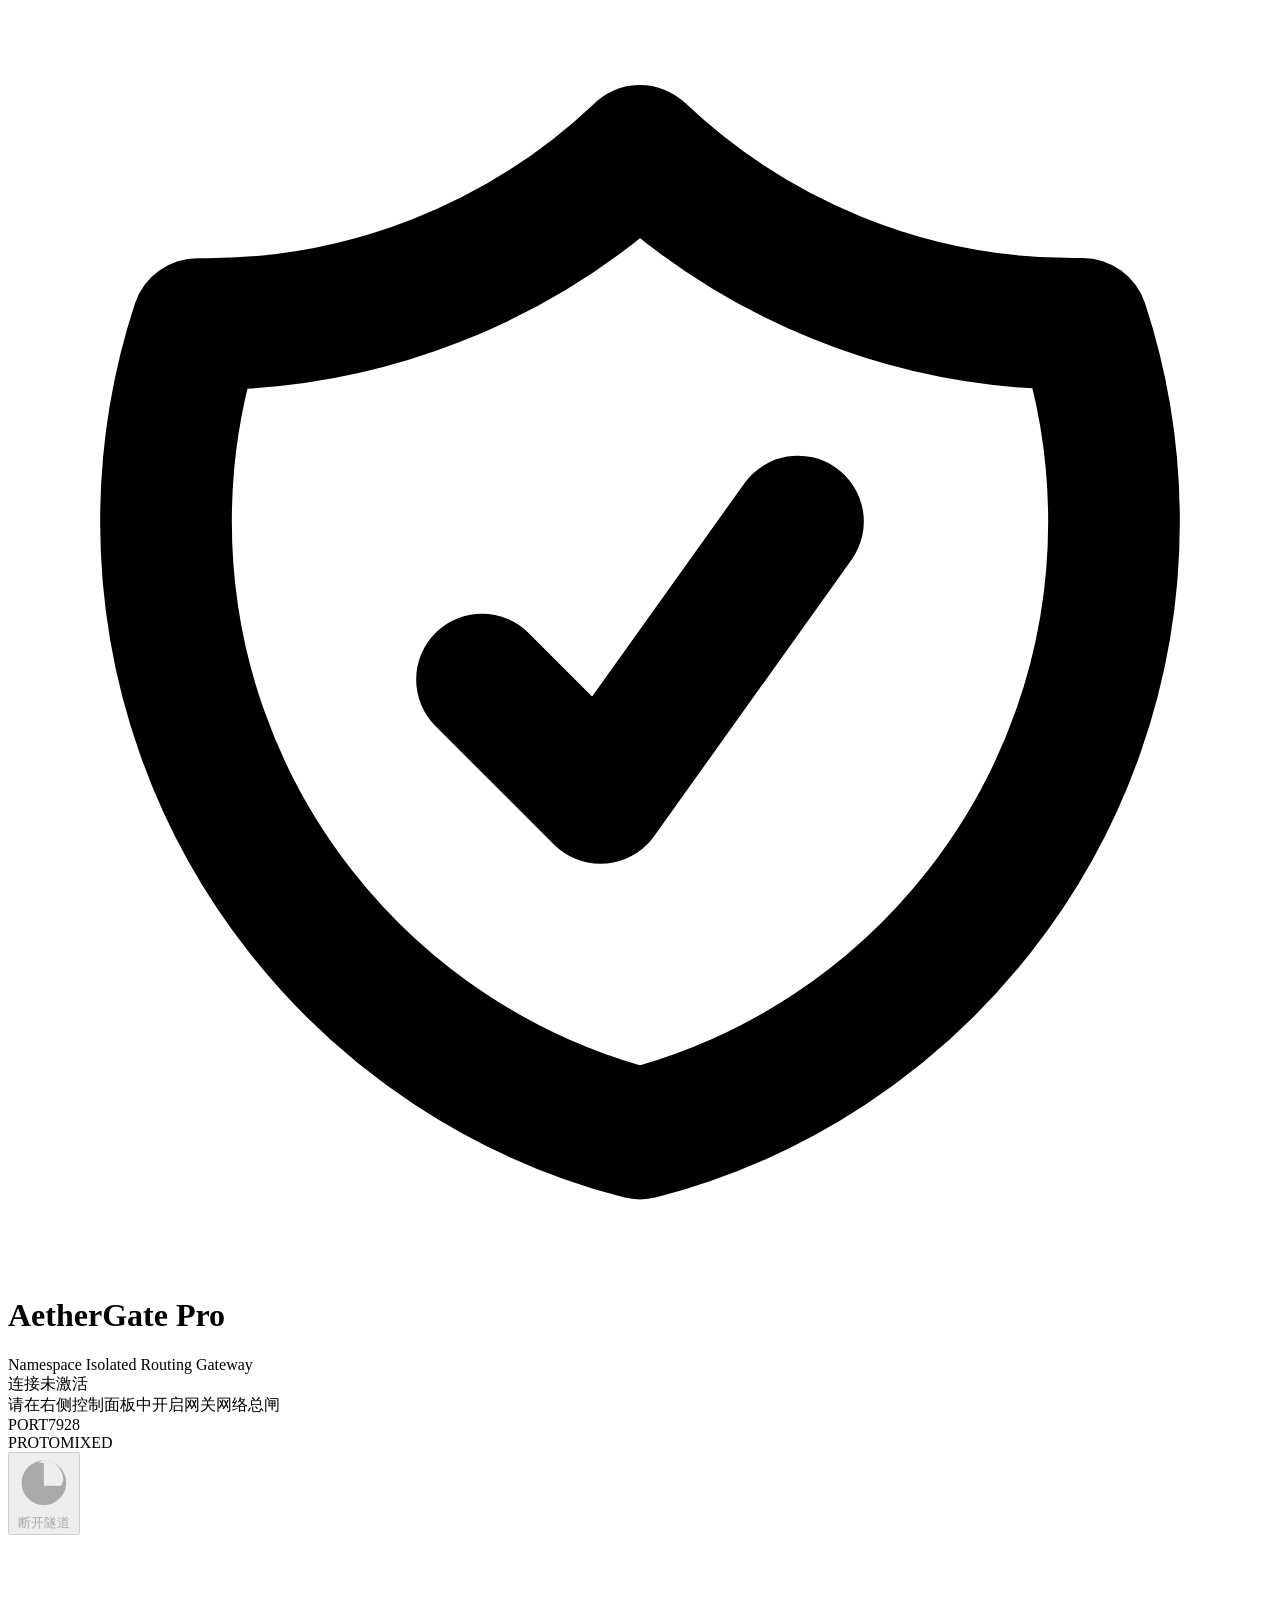
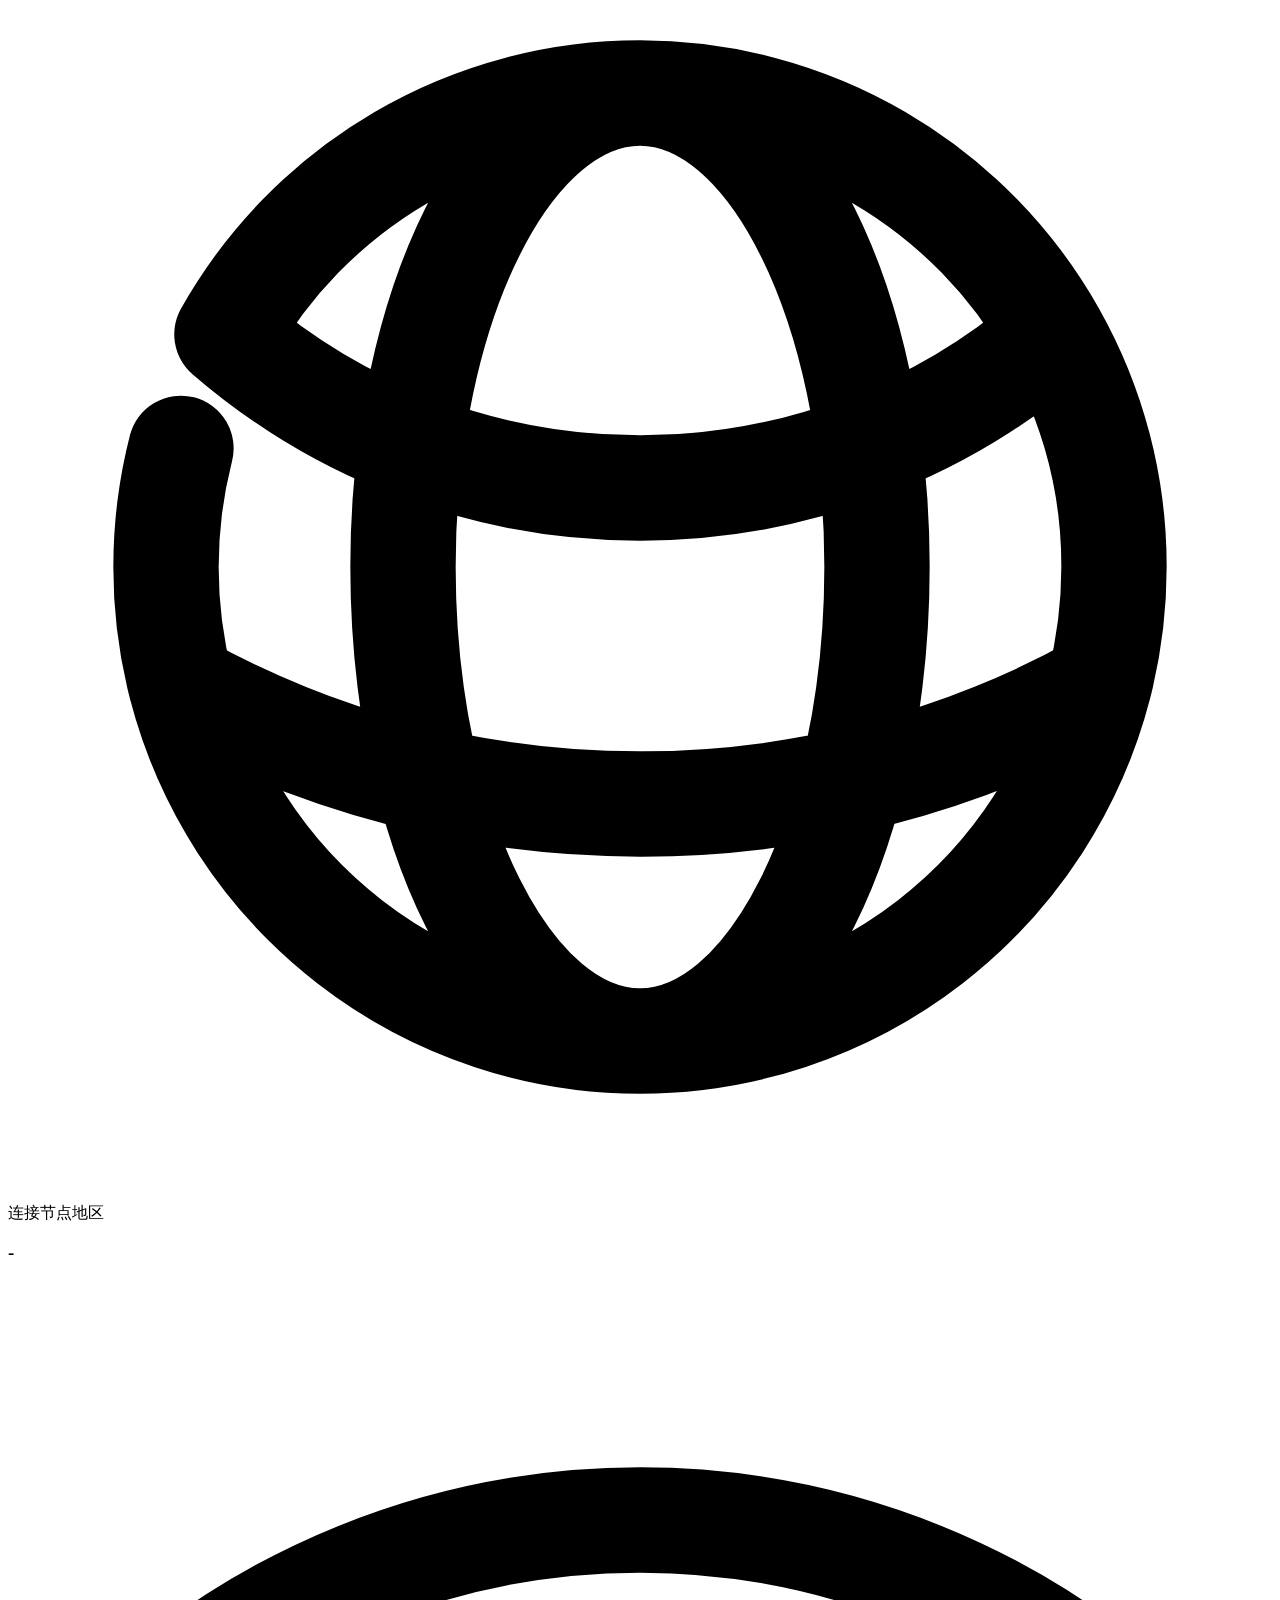
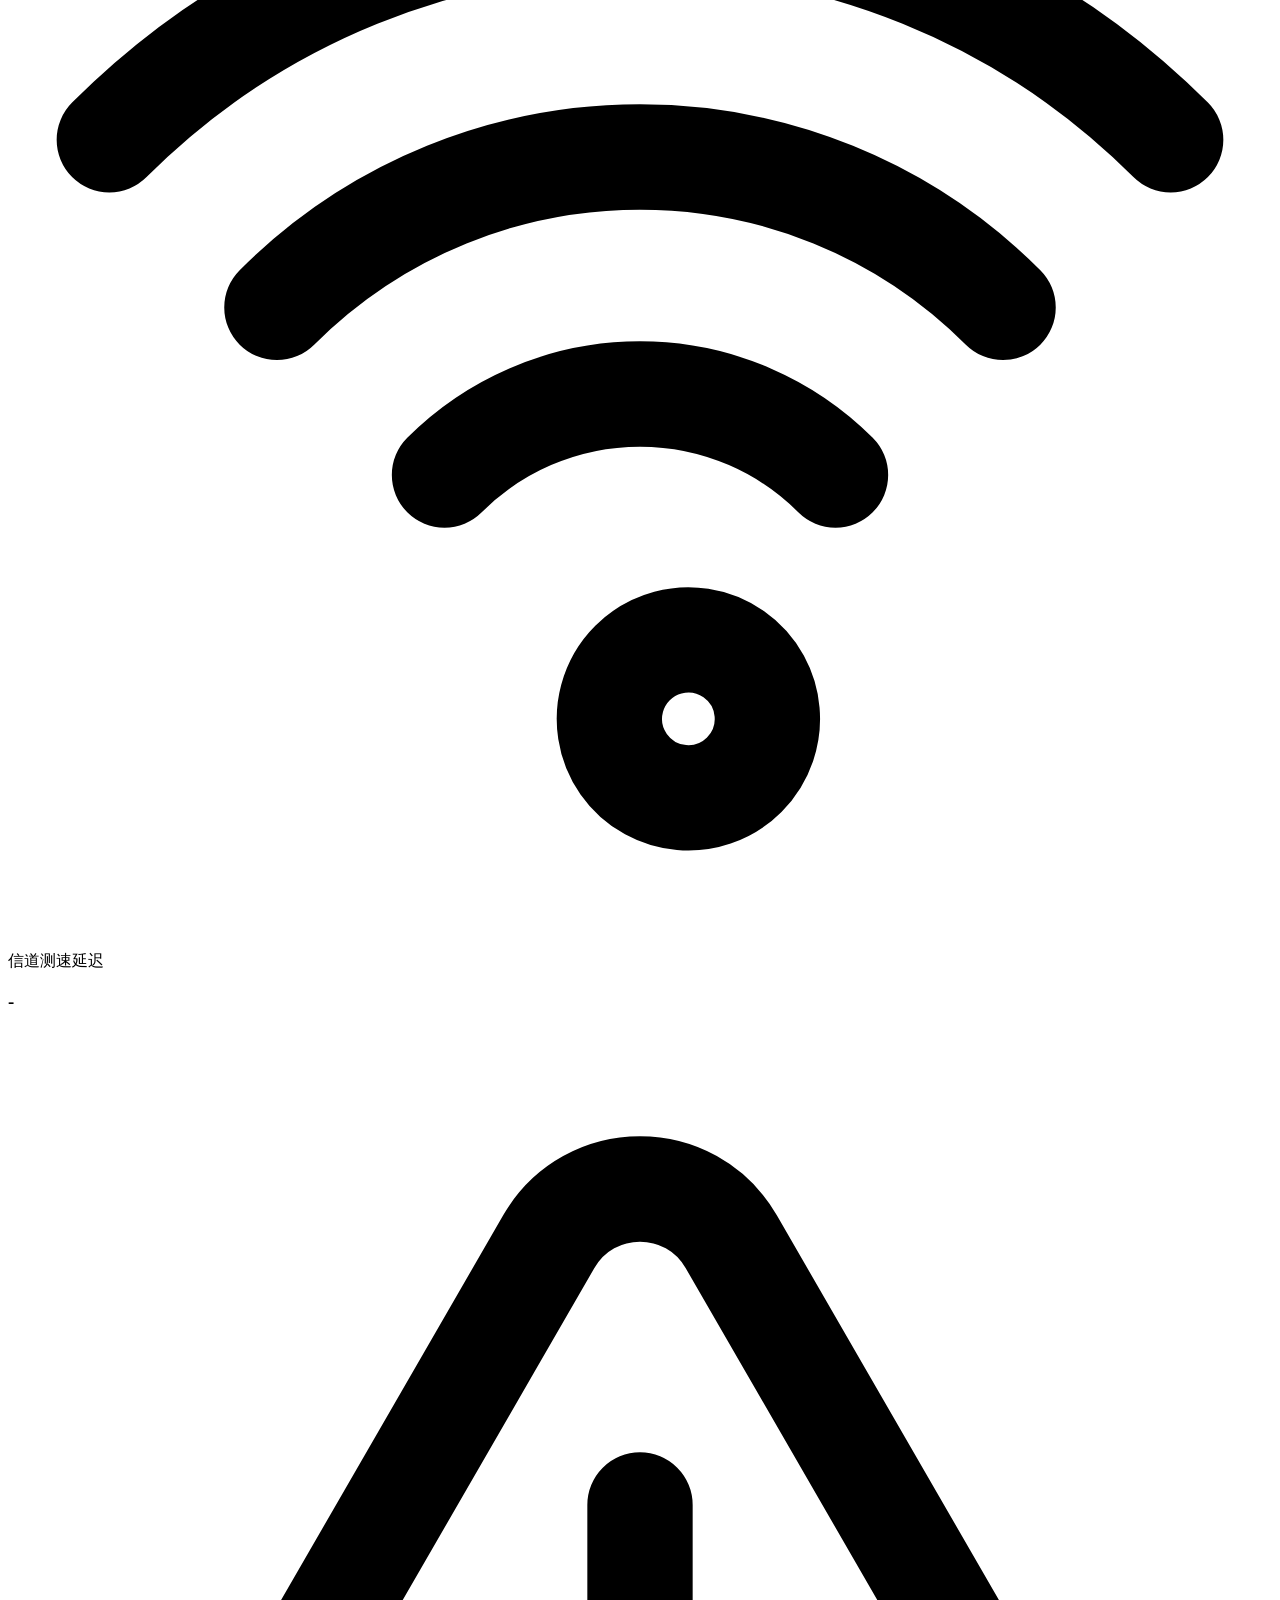
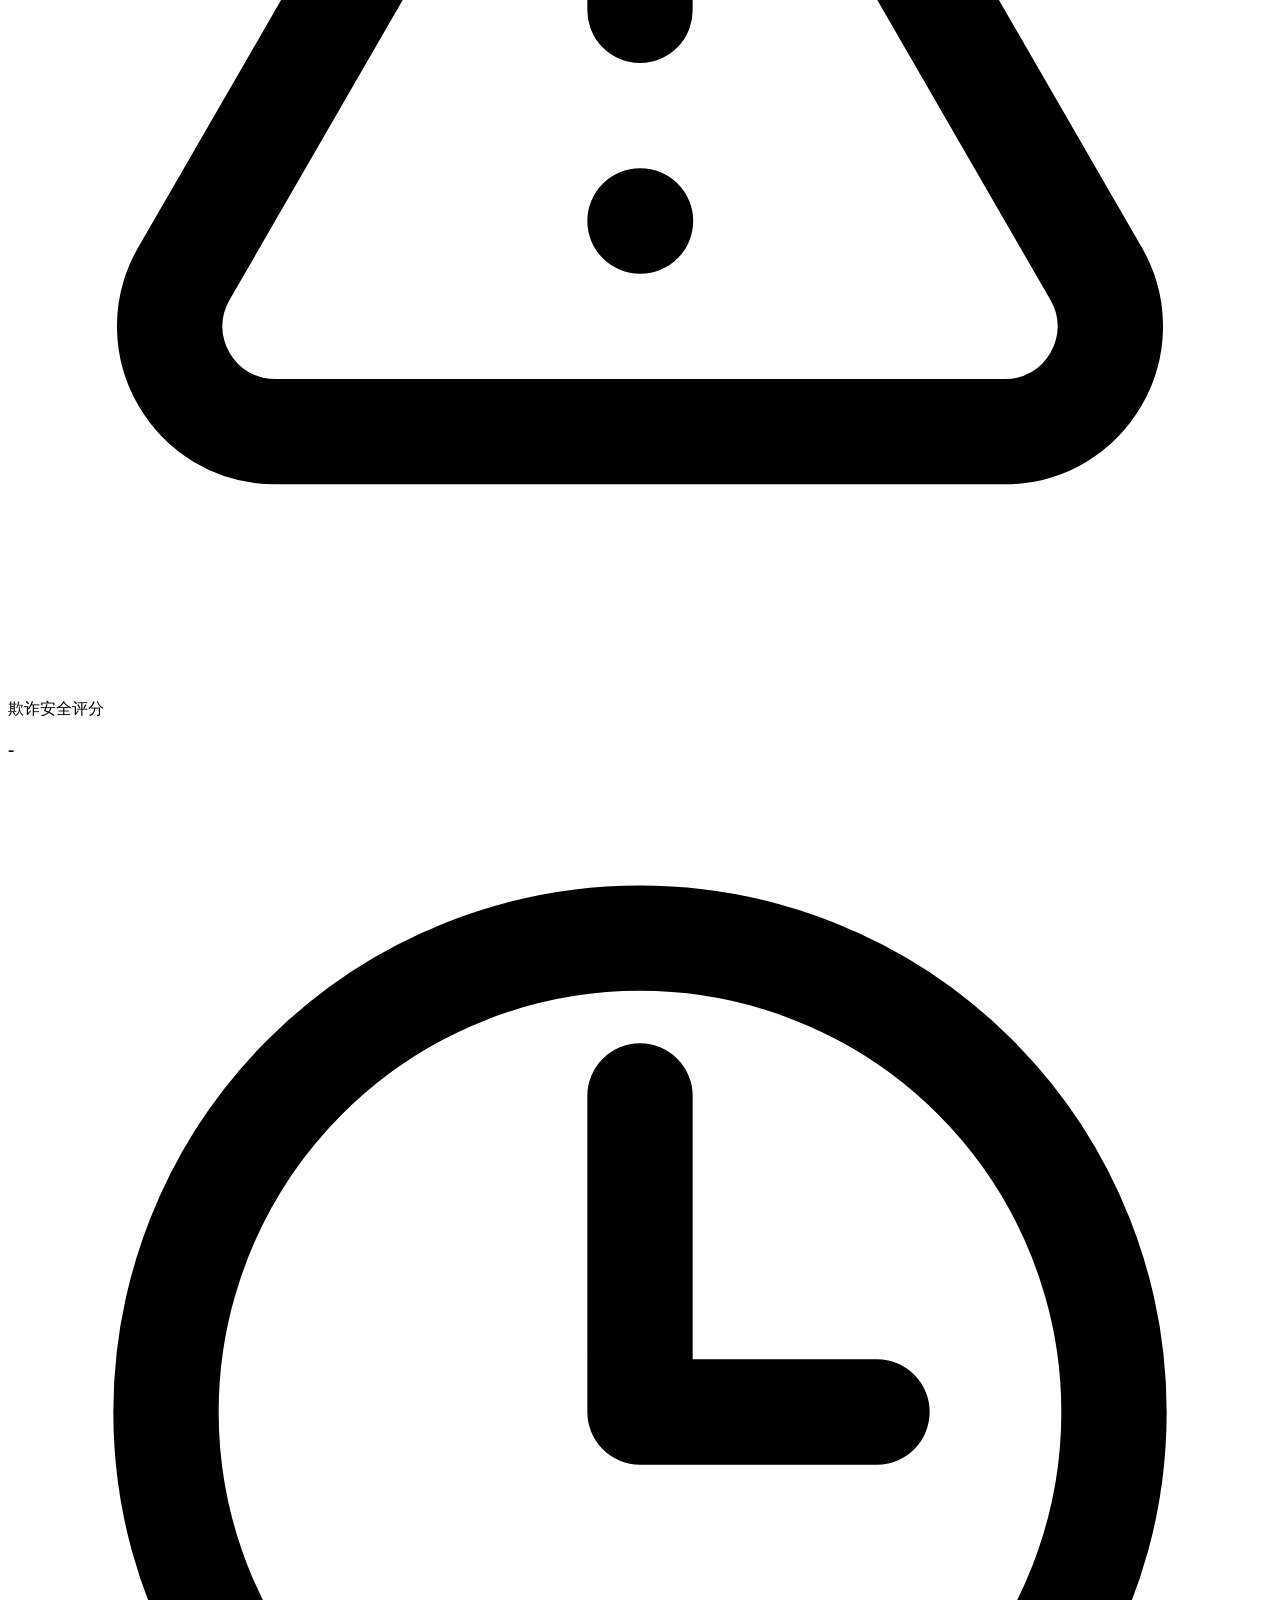
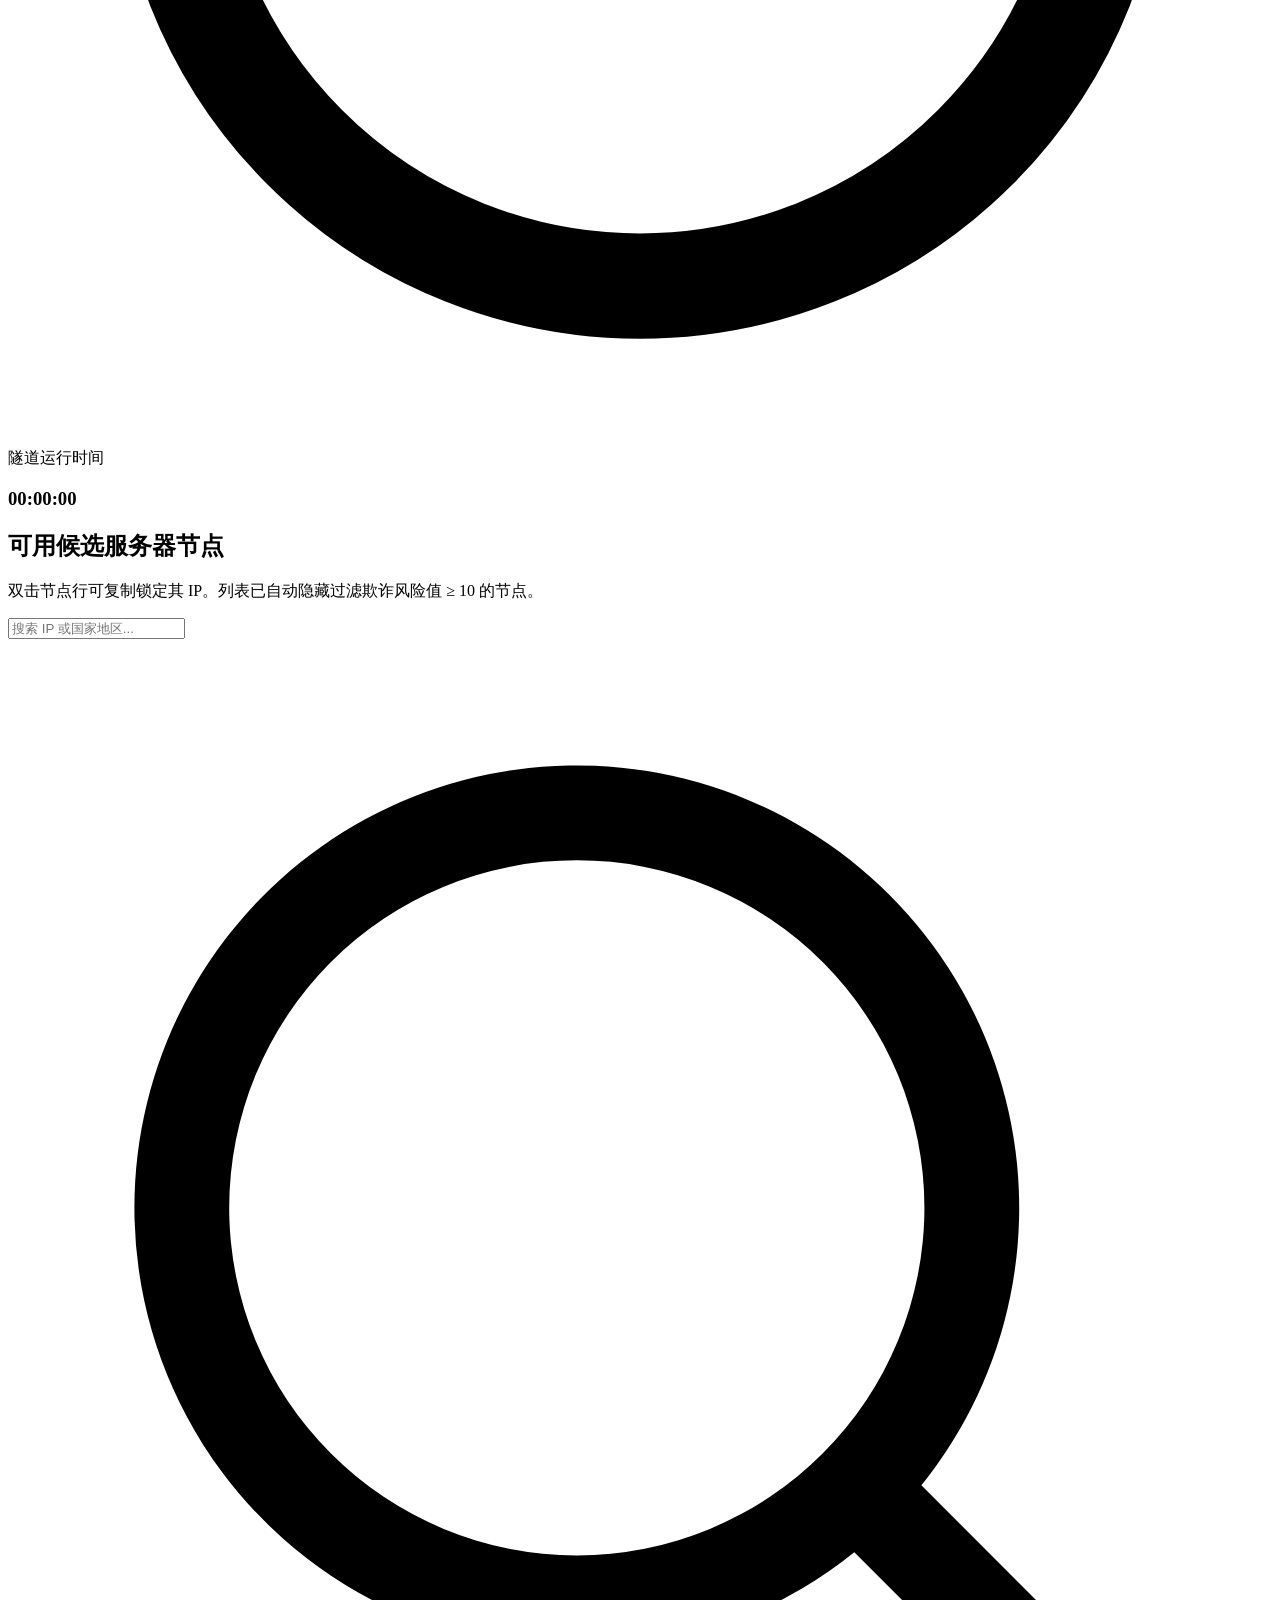
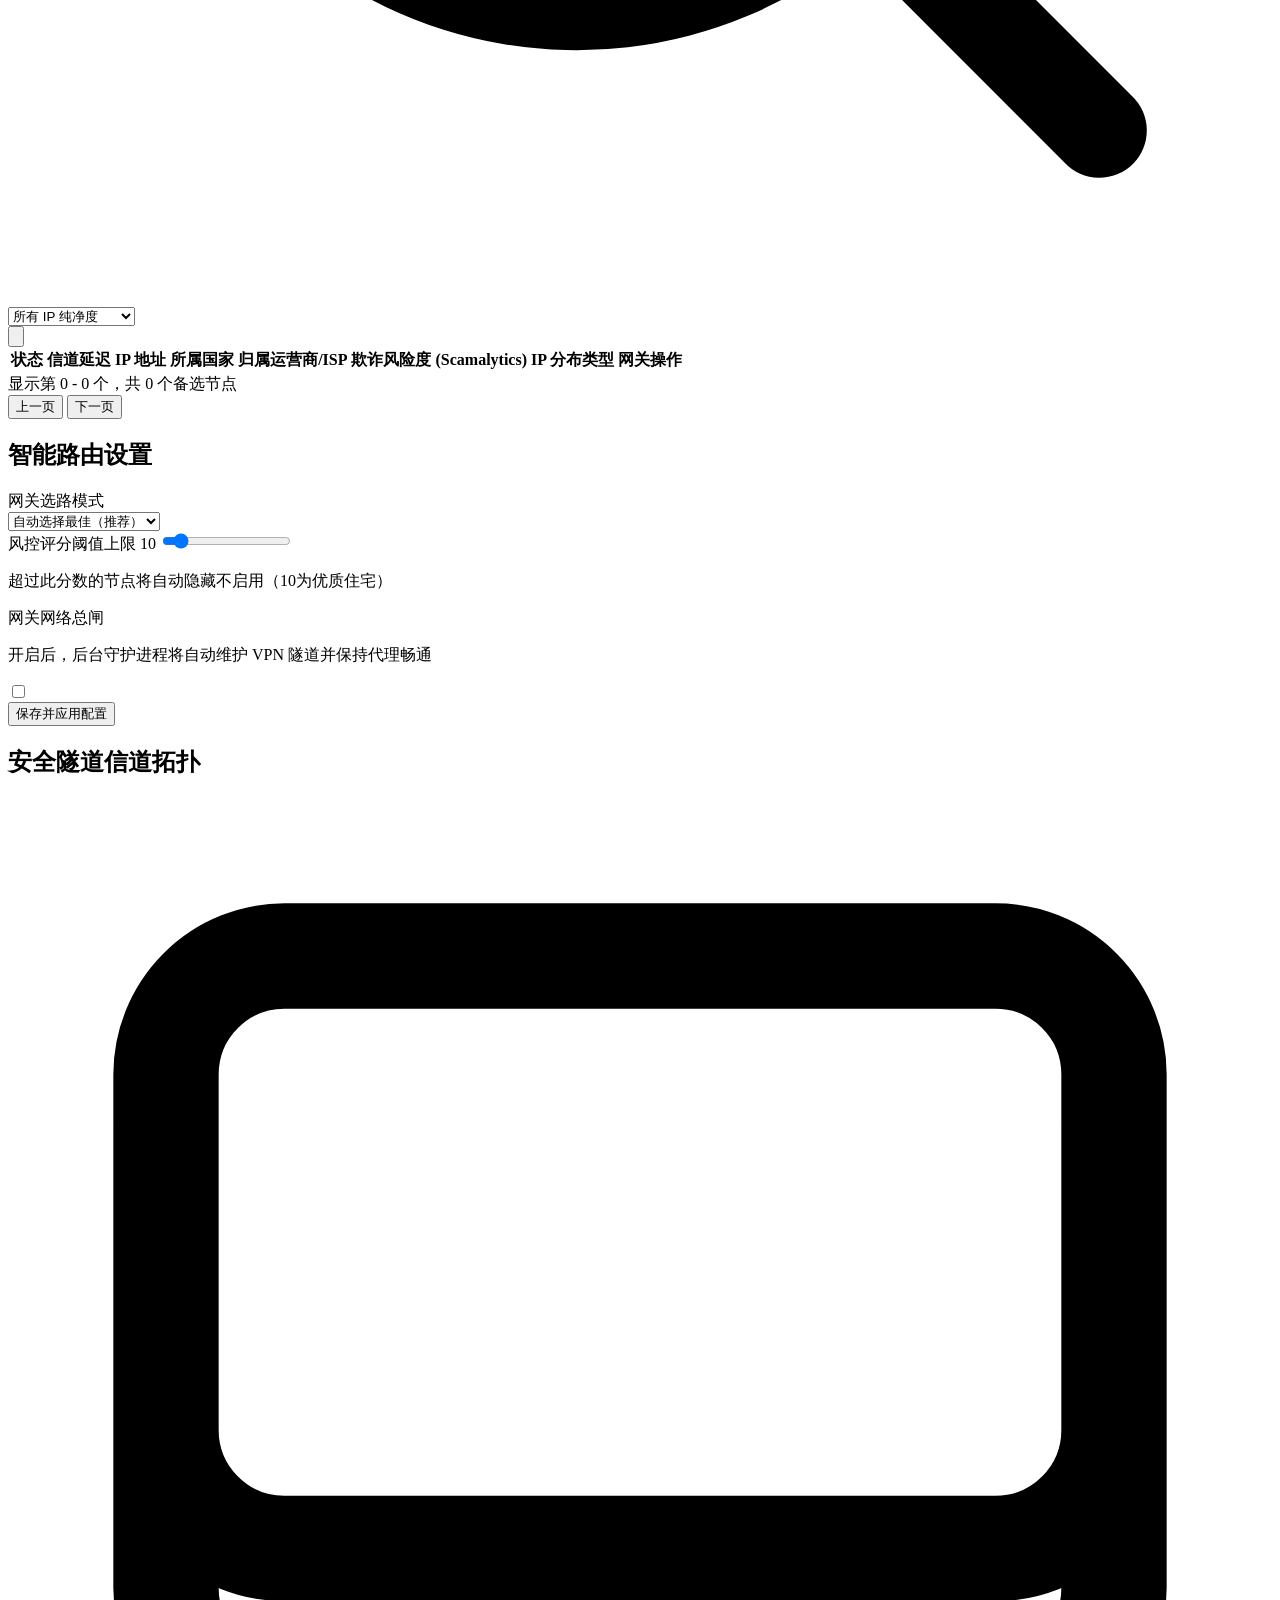
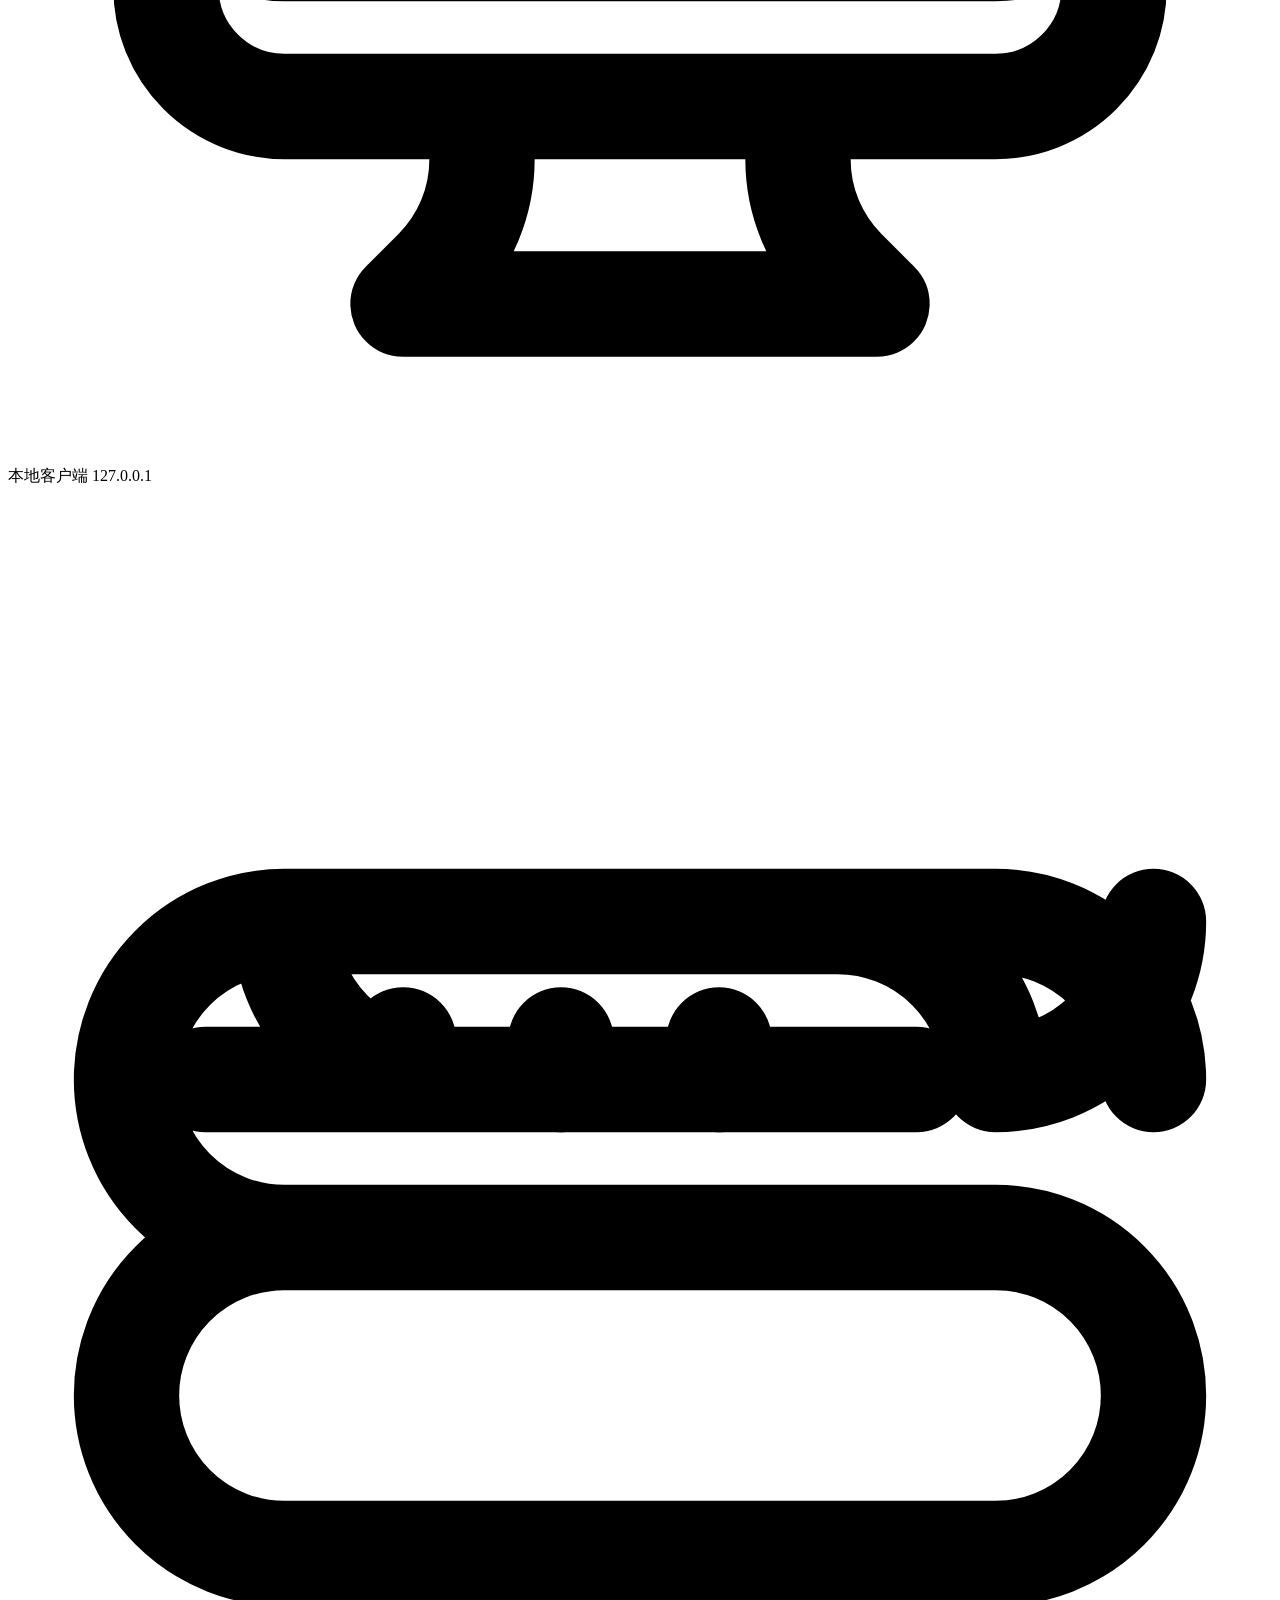
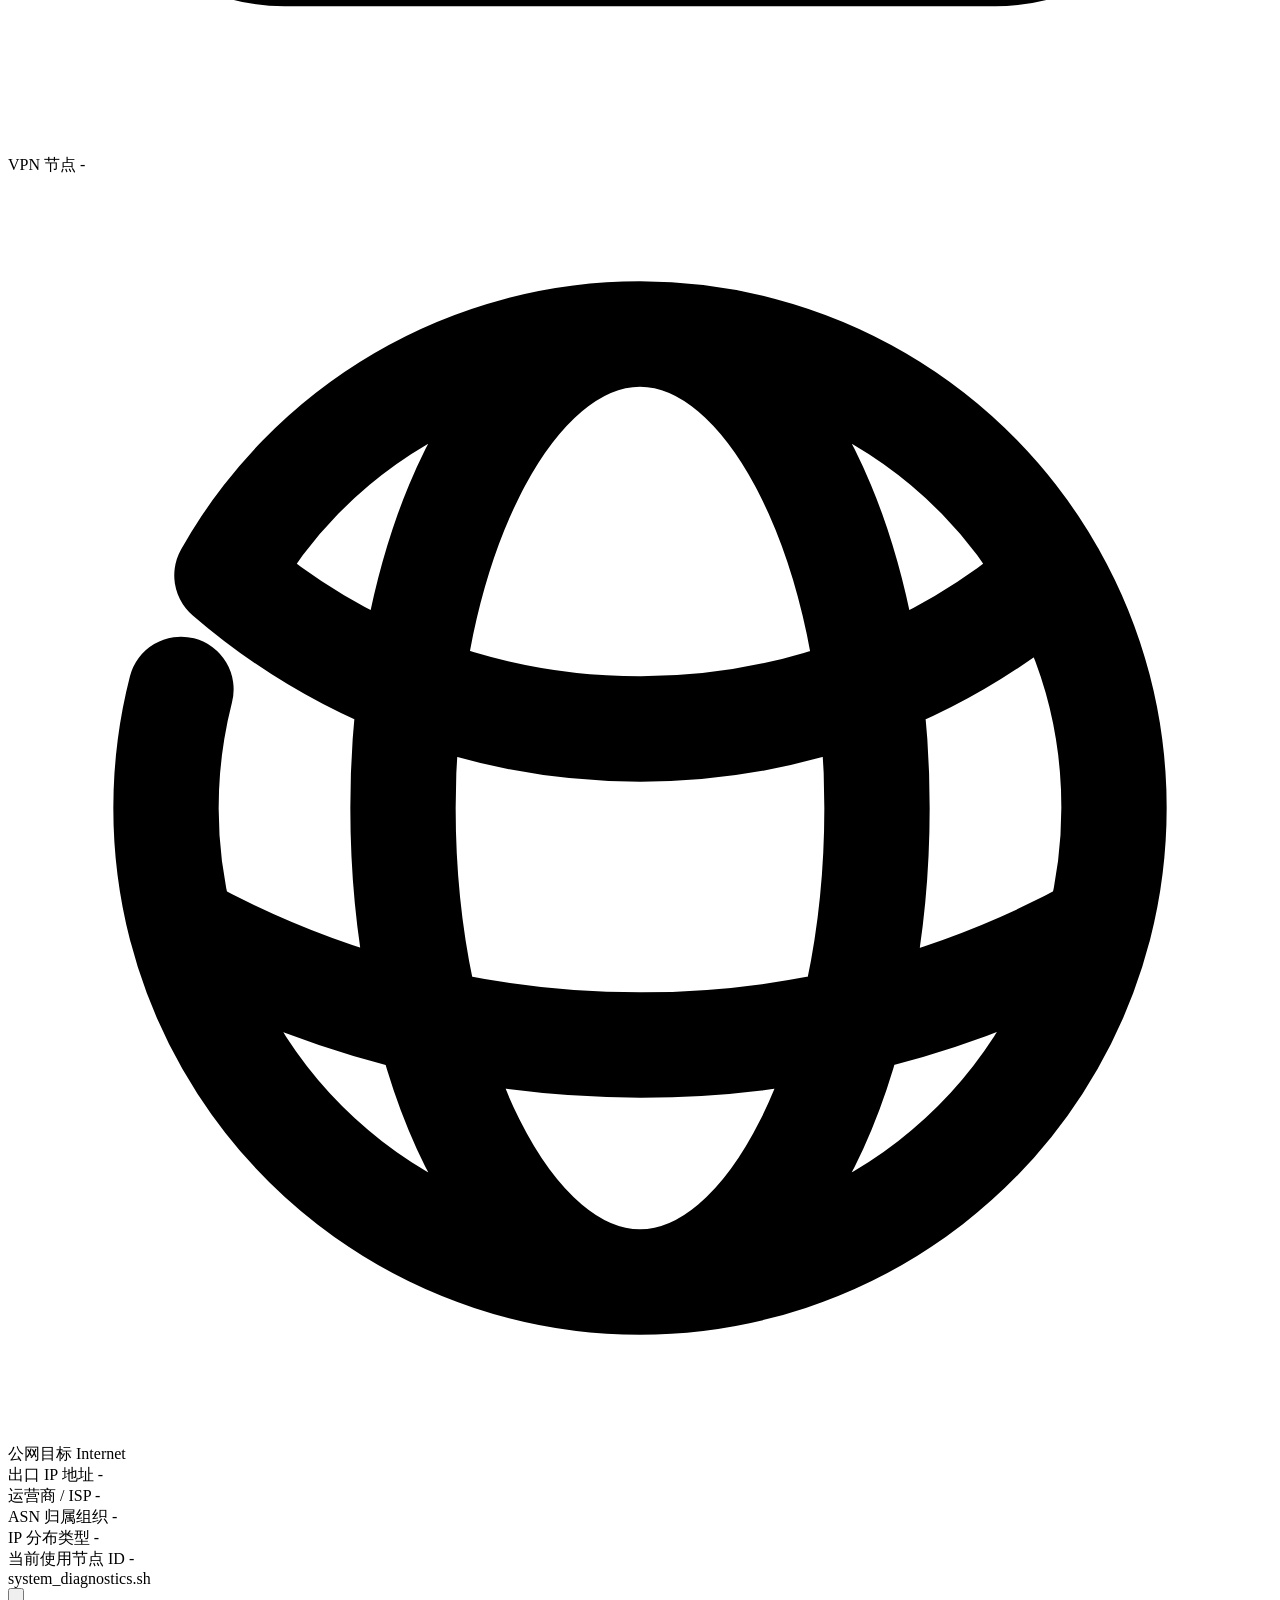
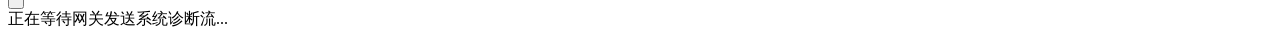
==== web/index.html @ 9a3c82a3 "Initial commit: Next-Gen VPN/Proxy Gateway (AetherGate Pro)" ====
<!DOCTYPE html>
<html lang="zh-CN">
<head>
    <meta charset="UTF-8">
    <meta name="viewport" content="width=device-width, initial-scale=1.0">
    <title>AetherGate Pro - 高级隔离路由网关</title>
    <link href="https://fonts.googleapis.com/css2?family=Outfit:wght@400;500;600;700;800;900&family=Plus+Jakarta+Sans:wght@400;500;600;700&family=Fira+Code:wght@400;500&display=swap" rel="stylesheet">
    <link rel="stylesheet" href="web/app.css">
</head>
<body>
    <!-- Ambient glowing shapes -->
    <div class="glow-orb orb-1"></div>
    <div class="glow-orb orb-2"></div>
    <div class="glow-orb orb-3"></div>

    <div class="app-layout">
        <!-- TOP APP HEADER -->
        <header class="app-header spotlight">
            <div class="brand">
                <div class="logo-icon">
                    <svg viewBox="0 0 24 24" fill="none" stroke="currentColor" stroke-width="2.5">
                        <path stroke-linecap="round" stroke-linejoin="round" d="M9 12.75L11.25 15 15 9.75m-3-7.036A11.959 11.959 0 013.598 6 11.99 11.99 0 003 9.749c0 5.592 3.824 10.29 9 11.622 5.176-1.332 9-6.03 9-11.622 0-1.31-.21-2.57-.598-3.751h-.152c-3.196 0-6.1-1.248-8.25-3.285z" />
                    </svg>
                </div>
                <div class="logo-text">
                    <h1>AetherGate <span>Pro</span></h1>
                    <span class="sub-label">Namespace Isolated Routing Gateway</span>
                </div>
            </div>

            <!-- Header Middle Status -->
            <div class="header-status">
                <div class="status-indicator">
                    <span id="global-status-dot" class="status-dot dot-offline"></span>
                    <span id="global-status-text" class="status-text">连接未激活</span>
                </div>
                <div class="header-desc" id="global-status-sub">请在右侧控制面板中开启网关网络总闸</div>
            </div>
            
            <!-- Header Right Controls -->
            <div class="header-controls">
                <div class="header-badges">
                    <div class="h-badge"><span class="lbl">PORT</span><span class="val">7928</span></div>
                    <div class="h-badge"><span class="lbl">PROTO</span><span class="val">MIXED</span></div>
                </div>
                <button id="btn-quick-disconnect" class="btn btn-danger btn-sm btn-glow" disabled onclick="disconnectNode()">
                    <svg viewBox="0 0 20 20" fill="currentColor" class="icon">
                        <path fill-rule="evenodd" d="M10 18a8 8 0 100-16 8 8 0 000 16zM8 2.839A6.978 6.978 0 0110 2c3.866 0 7 3.134 7 7a6.978 6.978 0 01-.839 2H10V2.839z" clip-rule="evenodd" />
                    </svg>
                    断开隧道
                </button>
            </div>
        </header>

        <!-- STATS COUNTERS (通栏) -->
        <div class="stats-grid">
            <div class="card spotlight stat-card">
                <div class="stat-icon icon-purple">
                    <svg viewBox="0 0 24 24" fill="none" stroke="currentColor" stroke-width="2">
                        <path stroke-linecap="round" stroke-linejoin="round" d="M12 21a9.004 9.004 0 008.716-6.747M12 21a9.004 9.004 0 01-8.716-6.747M12 21c2.485 0 4.5-4.03 4.5-9S14.485 3 12 3m0 18c-2.485 0-4.5-4.03-4.5-9S9.515 3 12 3m0 0a8.997 8.997 0 017.843 4.582M12 3a8.997 8.997 0 00-7.843 4.582m15.686 0A11.953 11.953 0 0112 10.5c-2.998 0-5.74-1.1-7.843-2.918m15.686 0A8.959 8.959 0 0121 12c0 .778-.099 1.533-.284 2.253m0 0A17.919 17.919 0 0112 16.5c-3.162 0-6.133-.815-8.716-2.247m0 0A9.015 9.015 0 013 12c0-.778.099-1.533.284-2.253" />
                    </svg>
                </div>
                <div class="stat-content">
                    <span class="stat-label">连接节点地区</span>
                    <h3 class="stat-val" id="active-location">-</h3>
                </div>
            </div>

            <div class="card spotlight stat-card">
                <div class="stat-icon icon-cyan">
                    <svg viewBox="0 0 24 24" fill="none" stroke="currentColor" stroke-width="2">
                        <path stroke-linecap="round" stroke-linejoin="round" d="M8.288 15.038a5.25 5.25 0 017.424 0M5.106 11.856c3.807-3.808 9.98-3.808 13.788 0M1.924 8.674c5.565-5.565 14.587-5.565 20.152 0M12.53 18.22a1.5 1.5 0 11-1.06 1.06 1.5 1.5 0 011.06-1.06z" />
                    </svg>
                </div>
                <div class="stat-content">
                    <span class="stat-label">信道测速延迟</span>
                    <h3 class="stat-val text-success" id="active-latency">-</h3>
                </div>
            </div>

            <div class="card spotlight stat-card">
                <div class="stat-icon icon-magenta">
                    <svg viewBox="0 0 24 24" fill="none" stroke="currentColor" stroke-width="2">
                        <path stroke-linecap="round" stroke-linejoin="round" d="M12 9v2m0 4h.01m-6.938 4h13.856c1.54 0 2.502-1.667 1.732-3L13.732 4c-.77-1.333-2.694-1.333-3.464 0L3.34 16c-.77 1.333.192 3 1.732 3z" />
                    </svg>
                </div>
                <div class="stat-content">
                    <span class="stat-label">欺诈安全评分</span>
                    <h3 class="stat-val" id="active-scamalytics">-</h3>
                </div>
            </div>

            <div class="card spotlight stat-card">
                <div class="stat-icon icon-blue">
                    <svg viewBox="0 0 24 24" fill="none" stroke="currentColor" stroke-width="2">
                        <path stroke-linecap="round" stroke-linejoin="round" d="M12 6v6h4.5m4.5 0a9 9 0 11-18 0 9 9 0 0118 0z" />
                    </svg>
                </div>
                <div class="stat-content">
                    <span class="stat-label">隧道运行时间</span>
                    <h3 class="stat-val mono" id="active-uptime">00:00:00</h3>
                </div>
            </div>
        </div>

        <!-- MAIN DASHBOARD CONTENT -->
        <main class="dashboard-grid">
            
            <!-- LEFT AREA: PRIMARY INFORMATION (STATS & TABLES) -->
            <section class="primary-column">
                <!-- MAIN TABLE CARD -->
                <div class="card spotlight table-card">
                    <div class="table-card-header">
                        <div class="table-title-area">
                            <h2>可用候选服务器节点</h2>
                            <p class="sub-desc">双击节点行可复制锁定其 IP。列表已自动隐藏过滤欺诈风险值 &ge; 10 的节点。</p>
                        </div>
                        
                        <div class="table-actions">
                            <div class="search-box">
                                <input type="text" id="filter-search" class="form-control" placeholder="搜索 IP 或国家地区..." oninput="applyFilters()">
                                <svg viewBox="0 0 20 20" fill="currentColor" class="search-icon">
                                    <path fill-rule="evenodd" d="M9 3.5a5.5 5.5 0 100 11 5.5 5.5 0 000-11zM2 9a7 7 0 1112.452 4.391l3.328 3.329a.75.75 0 11-1.06 1.06l-3.329-3.328A7 7 0 012 9z" clip-rule="evenodd" />
                                </svg>
                            </div>
                            
                            <div class="select-wrapper">
                                <select id="filter-type" class="form-control" onchange="applyFilters()">
                                    <option value="all">所有 IP 纯净度</option>
                                    <option value="residential">住宅 (Residential)</option>
                                    <option value="mobile">移动 (Mobile)</option>
                                    <option value="hosting">机房 (Hosting)</option>
                                    <option value="proxy">高危代理 (Proxy)</option>
                                </select>
                            </div>

                            <button class="btn btn-secondary btn-icon-only" title="刷新列表" onclick="fetchNodesData()">
                                <svg viewBox="0 0 20 20" fill="currentColor" class="icon">
                                    <path fill-rule="evenodd" d="M15.312 11.424a5.5 5.5 0 01-9.201 2.466l-.312-.311h2.433a.75.75 0 000-1.5H3.75a.75.75 0 00-.75.75v4.5a.75.75 0 001.5 0v-2.433l.31.31a7 7 0 0011.758-3.136.75.75 0 00-1.256-.607zM3.606 8.35a5.5 5.5 0 019.201-2.466l.312.311h-2.433a.75.75 0 000 1.5h4.468a.75.75 0 00.75-.75V2.446a.75.75 0 00-1.5 0v2.433l-.31-.31a7 7 0 00-11.758 3.136.75.75 0 001.256.607z" clip-rule="evenodd" />
                                </svg>
                            </button>
                        </div>
                    </div>

                    <div class="table-responsive">
                        <table class="node-table">
                            <thead>
                                <tr>
                                    <th>状态</th>
                                    <th>信道延迟</th>
                                    <th>IP 地址</th>
                                    <th>所属国家</th>
                                    <th>归属运营商/ISP</th>
                                    <th>欺诈风险度 (Scamalytics)</th>
                                    <th>IP 分布类型</th>
                                    <th>网关操作</th>
                                </tr>
                            </thead>
                            <tbody id="node-table-body">
                                <!-- Skeleton loaders or rows are rendered here -->
                            </tbody>
                        </table>
                    </div>

                    <!-- TABLE PAGINATION -->
                    <div class="table-pagination">
                        <div class="pagination-info">
                            显示第 <span id="page-start" class="highlight">0</span> - <span id="page-end" class="highlight">0</span> 个，共 <span id="filtered-count" class="highlight">0</span> 个备选节点
                        </div>
                        <div class="pagination-controls">
                            <button class="btn btn-secondary btn-sm" id="btn-prev" onclick="prevPage()">
                                上一页
                            </button>
                            <button class="btn btn-secondary btn-sm" id="btn-next" onclick="nextPage()">
                                下一页
                            </button>
                        </div>
                    </div>
                </div>
            </section>
            
            <!-- RIGHT AREA: CONTROL & CONFIGURATION (SIDEBAR) -->
            <aside class="sidebar-column">
                <!-- CONNECTION CONTROL & SWITCH CARD -->
                <div class="card spotlight settings-card">
                    <div class="card-header">
                        <h2>智能路由设置</h2>
                    </div>
                    <form id="settings-form" class="settings-form" onsubmit="saveSettings(event)">
                        <div class="form-group">
                            <label for="setting-routing-mode">网关选路模式</label>
                            <div class="select-wrapper">
                                <select id="setting-routing-mode" class="form-control" onchange="toggleSettingsVisibility()">
                                    <option value="auto">自动选择最佳（推荐）</option>
                                    <option value="fixed_ip">锁定固定 IP 节点</option>
                                    <option value="fixed_region">锁定特定国家地区</option>
                                </select>
                            </div>
                        </div>

                        <div class="form-group" id="group-force-country" style="display: none;">
                            <label for="setting-force-country">锁定国家/地区代码</label>
                            <input type="text" id="setting-force-country" class="form-control text-uppercase" placeholder="例如: JP, US, KR">
                        </div>

                        <div class="form-group" id="group-fixed-node" style="display: none;">
                            <label for="setting-fixed-node">锁定的目标节点 ID</label>
                            <input type="text" id="setting-fixed-node" class="form-control mono" readonly placeholder="双击左侧列表节点行复制">
                        </div>

                        <div class="form-group">
                            <label>
                                <span>风控评分阈值上限</span>
                                <span class="badge badge-primary" id="scamalytics-val">10</span>
                            </label>
                            <input type="range" id="setting-scamalytics" min="0" max="100" value="10" class="range-slider" oninput="document.getElementById('scamalytics-val').textContent=this.value">
                            <p class="help-text">超过此分数的节点将自动隐藏不启用（10为优质住宅）</p>
                        </div>

                        <div class="form-divider"></div>

                        <div class="form-group toggle-group">
                            <div class="toggle-info">
                                <label class="toggle-title">网关网络总闸</label>
                                <p class="help-text">开启后，后台守护进程将自动维护 VPN 隧道并保持代理畅通</p>
                            </div>
                            <label class="switch">
                                <input type="checkbox" id="setting-connection-enabled">
                                <span class="slider"></span>
                            </label>
                        </div>

                        <button type="submit" class="btn btn-primary btn-block btn-glow">保存并应用配置</button>
                    </form>
                </div>

                <!-- ACTIVE CONNECTION DETAILED PARAMETERS WITH VISUAL TOPOLOGY -->
                <div class="card spotlight status-card-detailed">
                    <div class="card-header">
                        <h2>安全隧道信道拓扑</h2>
                    </div>
                    
                    <!-- Visual Network Map -->
                    <div class="network-map-container" id="network-map-container">
                        <div class="network-node client-node active">
                            <div class="node-icon">
                                <svg viewBox="0 0 24 24" fill="none" stroke="currentColor" stroke-width="2">
                                    <path stroke-linecap="round" stroke-linejoin="round" d="M9 17.25v1.007a3 3 0 01-.879 2.122L7.5 21h9l-.621-.621A3 3 0 0115 18.257V17.25m6-12V15a2.25 2.25 0 01-2.25 2.25H5.25A2.25 2.25 0 013 15V5.25m18 0A2.25 2.25 0 0018.75 3H5.25A2.25 2.25 0 003 5.25m18 0V12a2.25 2.25 0 01-2.25 2.25H5.25A2.25 2.25 0 013 12V5.25" />
                                </svg>
                            </div>
                            <span class="node-label">本地客户端</span>
                            <span class="node-ip">127.0.0.1</span>
                        </div>
                        
                        <div class="network-link to-vpn" id="link-to-vpn">
                            <div class="link-pulse"></div>
                        </div>
                        
                        <div class="network-node gateway-node" id="flow-gateway-node">
                            <div class="node-icon">
                                <svg viewBox="0 0 24 24" fill="none" stroke="currentColor" stroke-width="2">
                                    <path stroke-linecap="round" stroke-linejoin="round" d="M5.25 14.25h13.5m-13.5 0a3 3 0 01-3-3m3 3a3 3 0 100 6h13.5a3 3 0 100-6m-16.5-3a3 3 0 013-3h13.5a3 3 0 013 3m-19.5 0a3 3 0 013-3m0 0a3 3 0 003 3m10.5 0a3 3 0 003-3m-3 3a3 3 0 00-3-3m-12 3h13.5m-3.75 0h.008v.008h-.008V10.5zm-3 0h.008v.008h-.008V10.5m-3 0h.008v.008h-.008V10.5z" />
                                </svg>
                            </div>
                            <span class="node-label" id="flow-vpn-label">VPN 节点</span>
                            <span class="node-ip" id="flow-vpn-ip">-</span>
                        </div>

                        <div class="network-link to-internet" id="link-to-internet">
                            <div class="link-pulse"></div>
                        </div>

                        <div class="network-node destination-node" id="flow-dest-node">
                            <div class="node-icon">
                                <svg viewBox="0 0 24 24" fill="none" stroke="currentColor" stroke-width="2">
                                    <path stroke-linecap="round" stroke-linejoin="round" d="M12 21a9.004 9.004 0 008.716-6.747M12 21a9.004 9.004 0 01-8.716-6.747M12 21c2.485 0 4.5-4.03 4.5-9S14.485 3 12 3m0 18c-2.485 0-4.5-4.03-4.5-9S9.515 3 12 3m0 0a8.997 8.997 0 017.843 4.582M12 3a8.997 8.997 0 00-7.843 4.582m15.686 0A11.953 11.953 0 0112 10.5c-2.998 0-5.74-1.1-7.843-2.918m15.686 0A8.959 8.959 0 0121 12c0 .778-.099 1.533-.284 2.253m0 0A17.919 17.919 0 0112 16.5c-3.162 0-6.133-.815-8.716-2.247m0 0A9.015 9.015 0 013 12c0-.778.099-1.533.284-2.253" />
                                </svg>
                            </div>
                            <span class="node-label">公网目标</span>
                            <span class="node-ip" id="flow-dest-ip">Internet</span>
                        </div>
                    </div>
                    
                    <div class="status-details">
                        <div class="detail-row">
                            <span class="label">出口 IP 地址</span>
                            <span class="value mono text-cyan" id="active-ip">-</span>
                        </div>
                        <div class="detail-row">
                            <span class="label">运营商 / ISP</span>
                            <span class="value" id="active-isp">-</span>
                        </div>
                        <div class="detail-row">
                            <span class="label">ASN 归属组织</span>
                            <span class="value mono" id="active-asn">-</span>
                        </div>
                        <div class="detail-row">
                            <span class="label">IP 分布类型</span>
                            <span class="value" id="active-ip-type">-</span>
                        </div>
                        <div class="detail-row">
                            <span class="label">当前使用节点 ID</span>
                            <span class="value mono text-truncate" id="active-node-id">-</span>
                        </div>
                    </div>
                </div>

                <!-- DIAGNOSTIC CONSOLE (TERMINAL WRAPPER) -->
                <div class="card spotlight terminal-card-wrapper">
                    <div class="terminal-header">
                        <div class="terminal-dots">
                            <span class="t-dot dot-red"></span>
                            <span class="t-dot dot-yellow"></span>
                            <span class="t-dot dot-green"></span>
                        </div>
                        <span class="terminal-title">system_diagnostics.sh</span>
                        <div class="terminal-actions-right">
                            <button class="terminal-action-btn" title="清除日志" onclick="clearConsoleLogs()">
                                <svg viewBox="0 0 20 20" fill="currentColor">
                                    <path fill-rule="evenodd" d="M8.75 1A2.75 2.75 0 006 3.75v.443c-.795.077-1.584.176-2.365.298a.75.75 0 10.23 1.482l.149-.022.841 10.518A2.75 2.75 0 007.596 19h4.807a2.75 2.75 0 002.742-2.53l.841-10.52.149.023a.75.75 0 00.23-1.482A41.03 41.03 0 0014 4.193V3.75A2.75 2.75 0 0011.25 1h-2.5zM10 4c.84 0 1.673.025 2.5.075V3.75c0-.69-.56-1.25-1.25-1.25h-2.5c-.69 0-1.25.56-1.25 1.25v.325C8.327 4.025 9.16 4 10 4z" clip-rule="evenodd" />
                                </svg>
                            </button>
                        </div>
                    </div>
                    <div class="diagnostic-box" id="diagnostic-log-box">
                        <div class="diagnostic-placeholder">正在等待网关发送系统诊断流...</div>
                    </div>
                </div>
            </aside>
            
        </main>
    </div>

    <script src="web/app.js"></script>
</body>
</html>
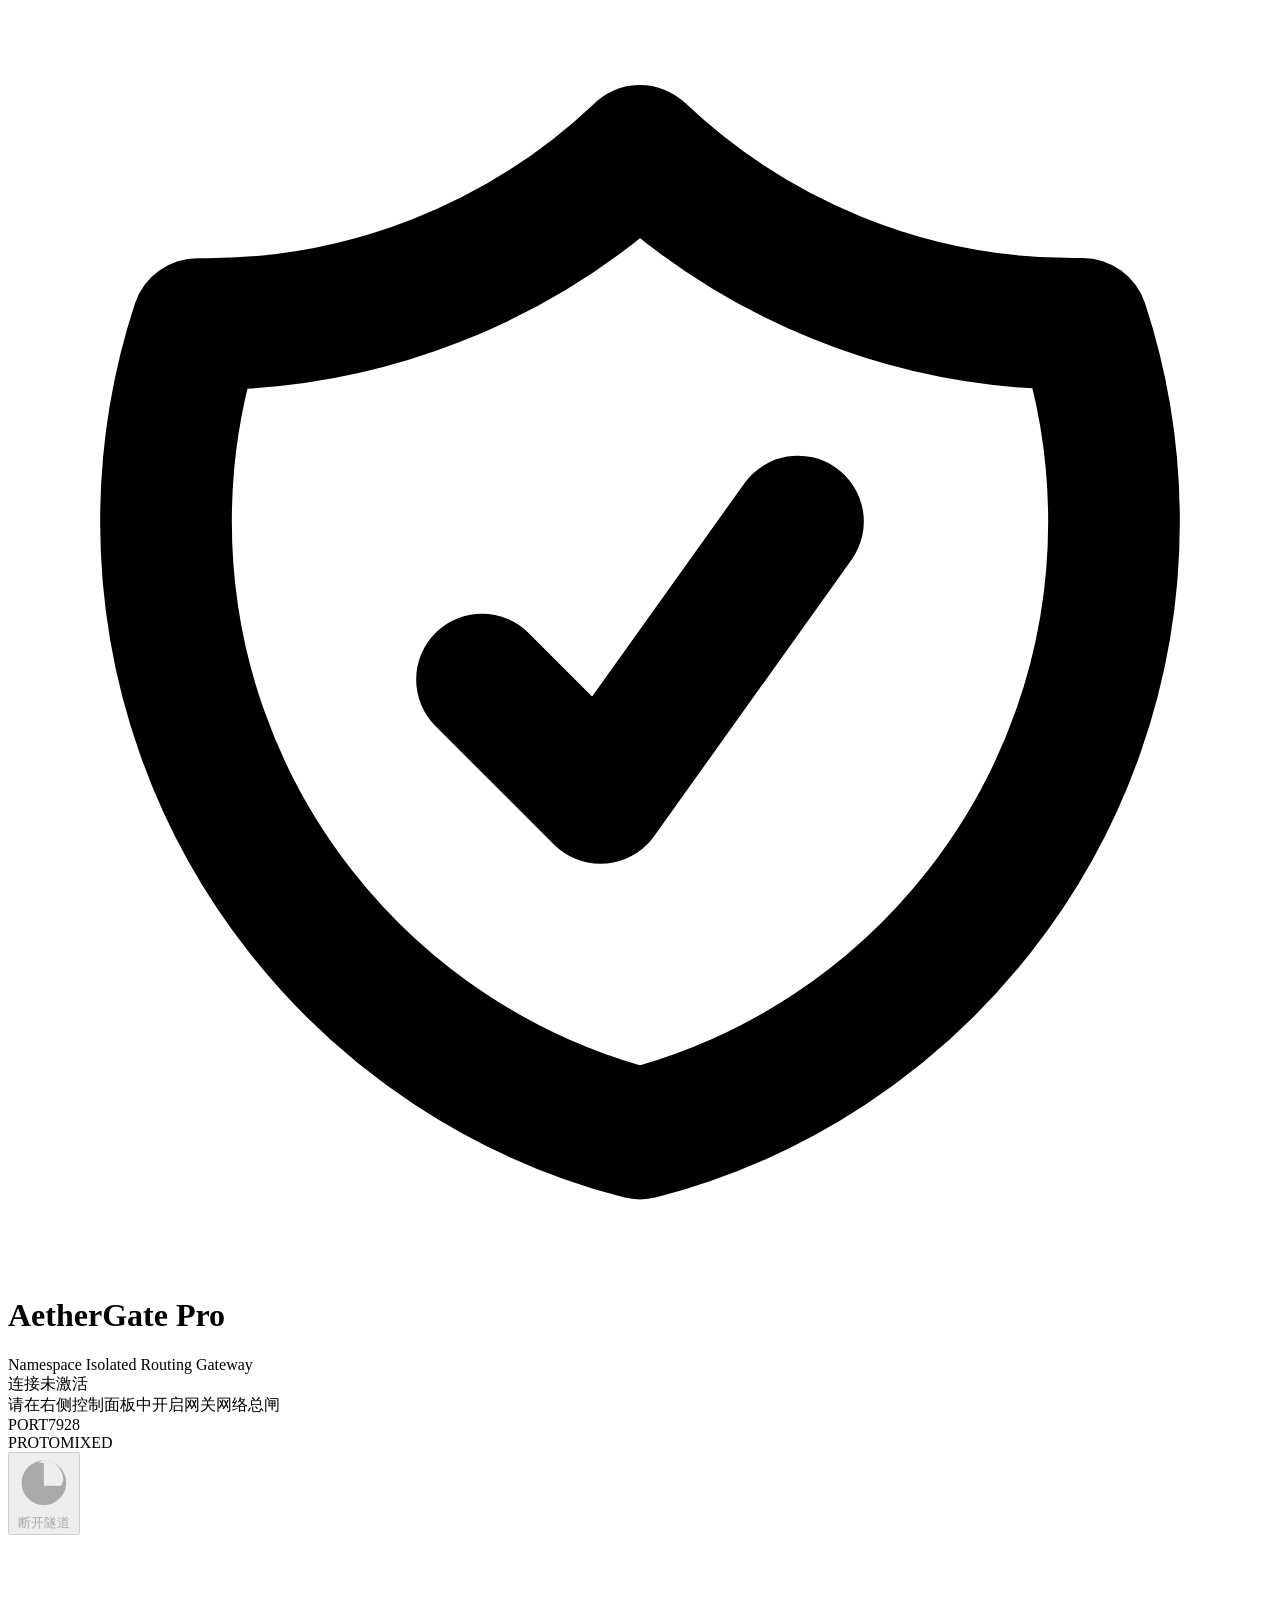
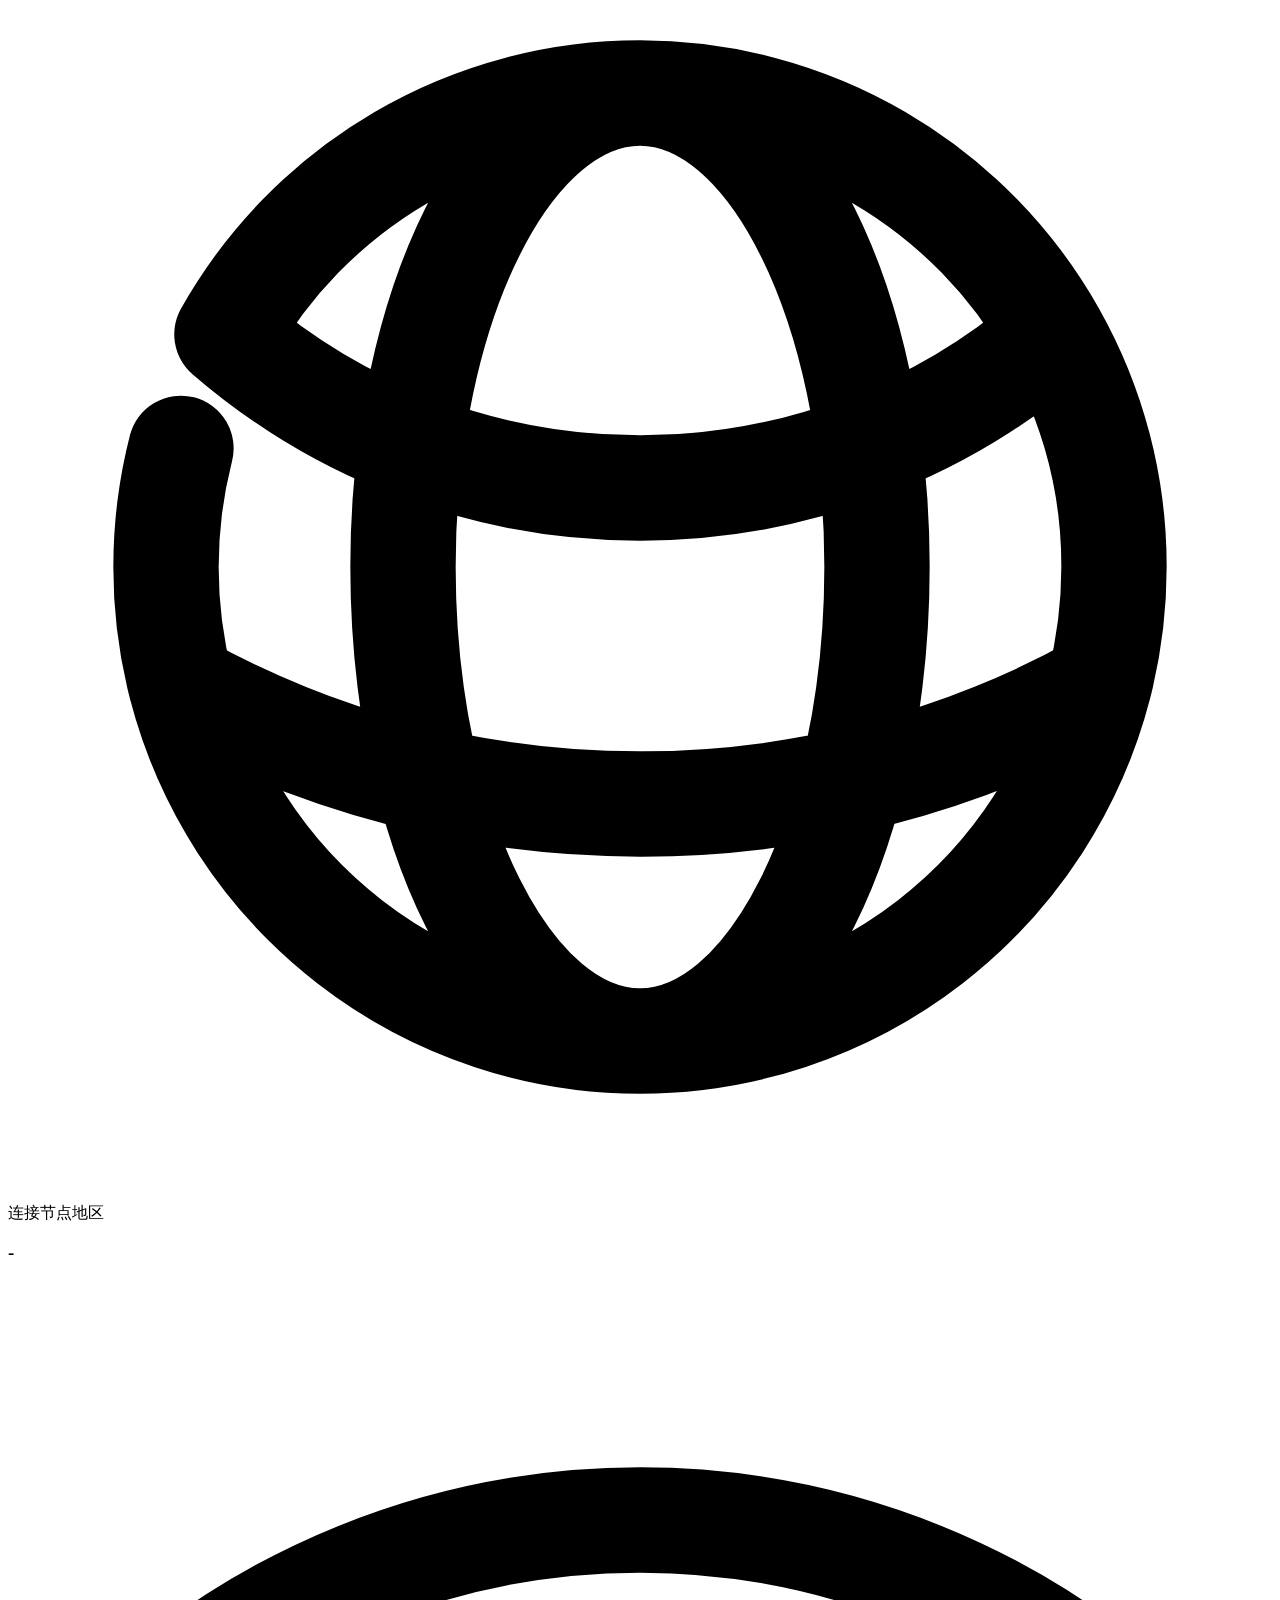
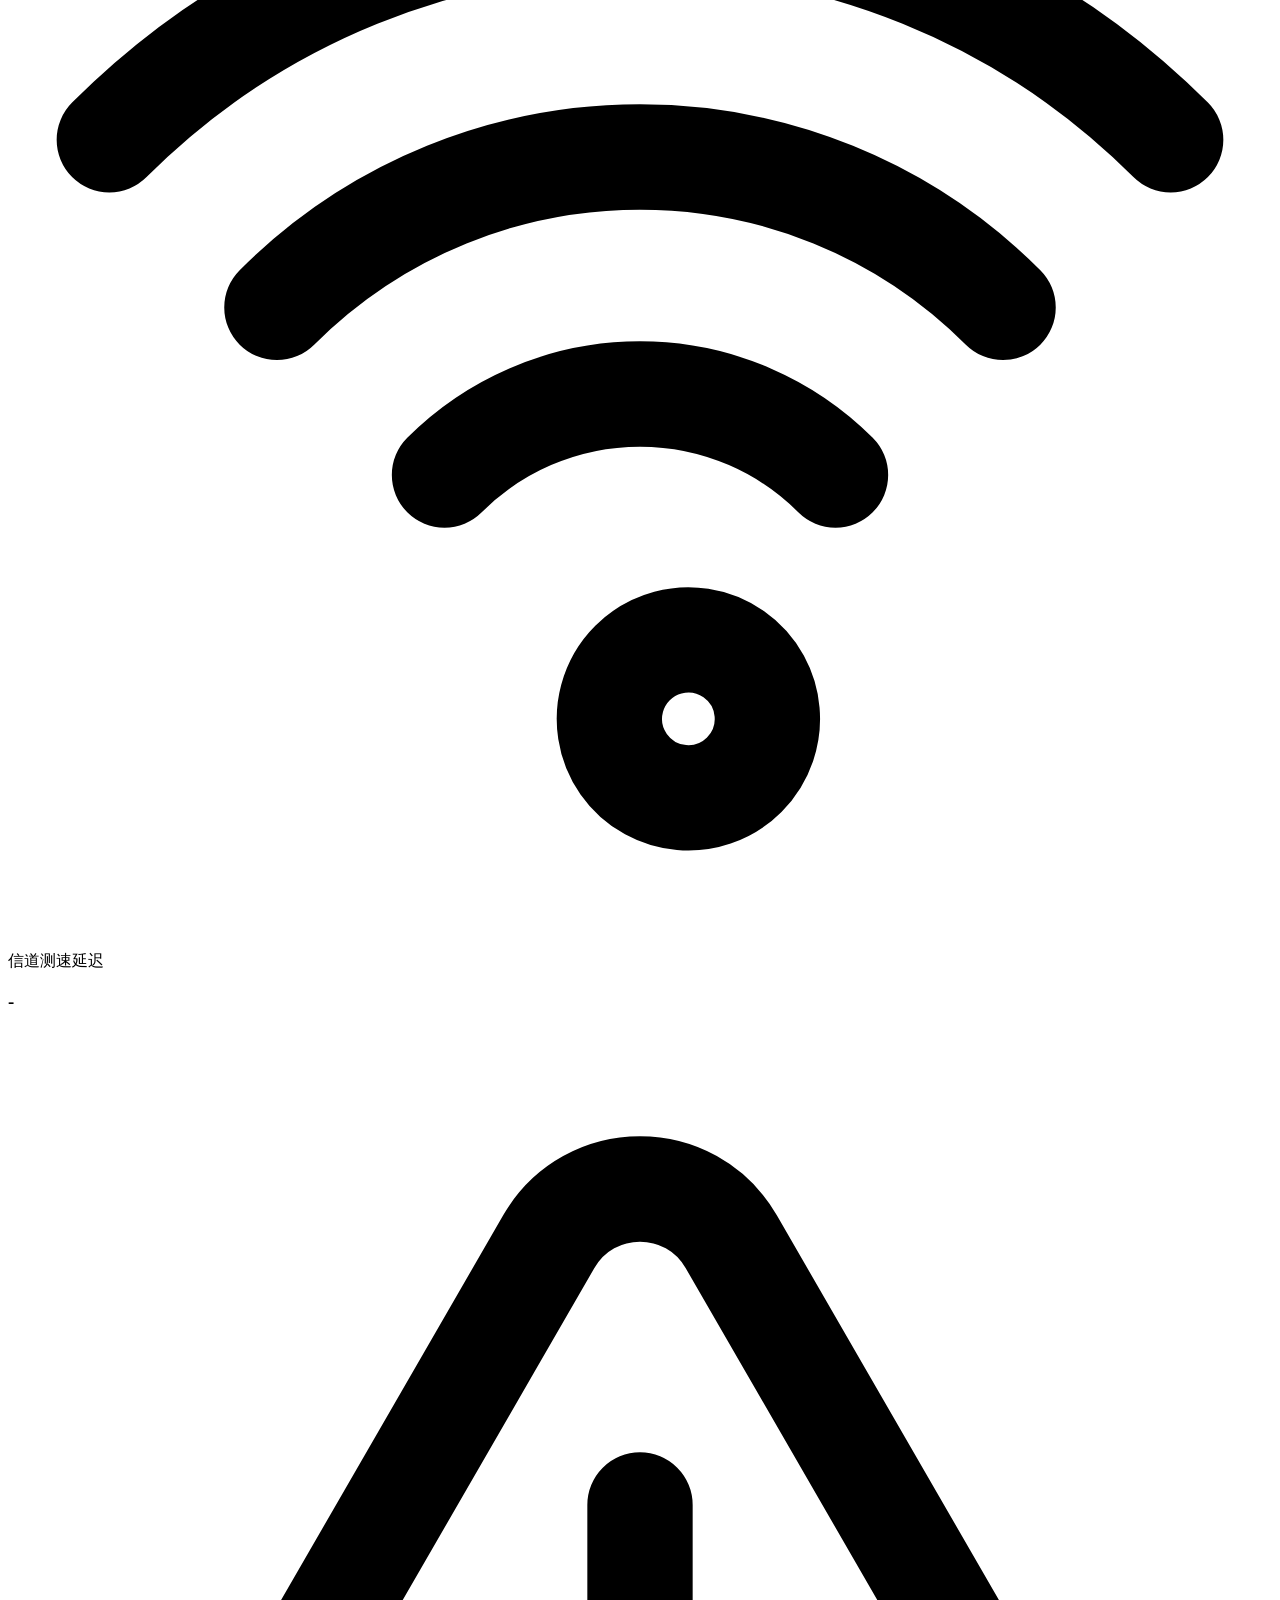
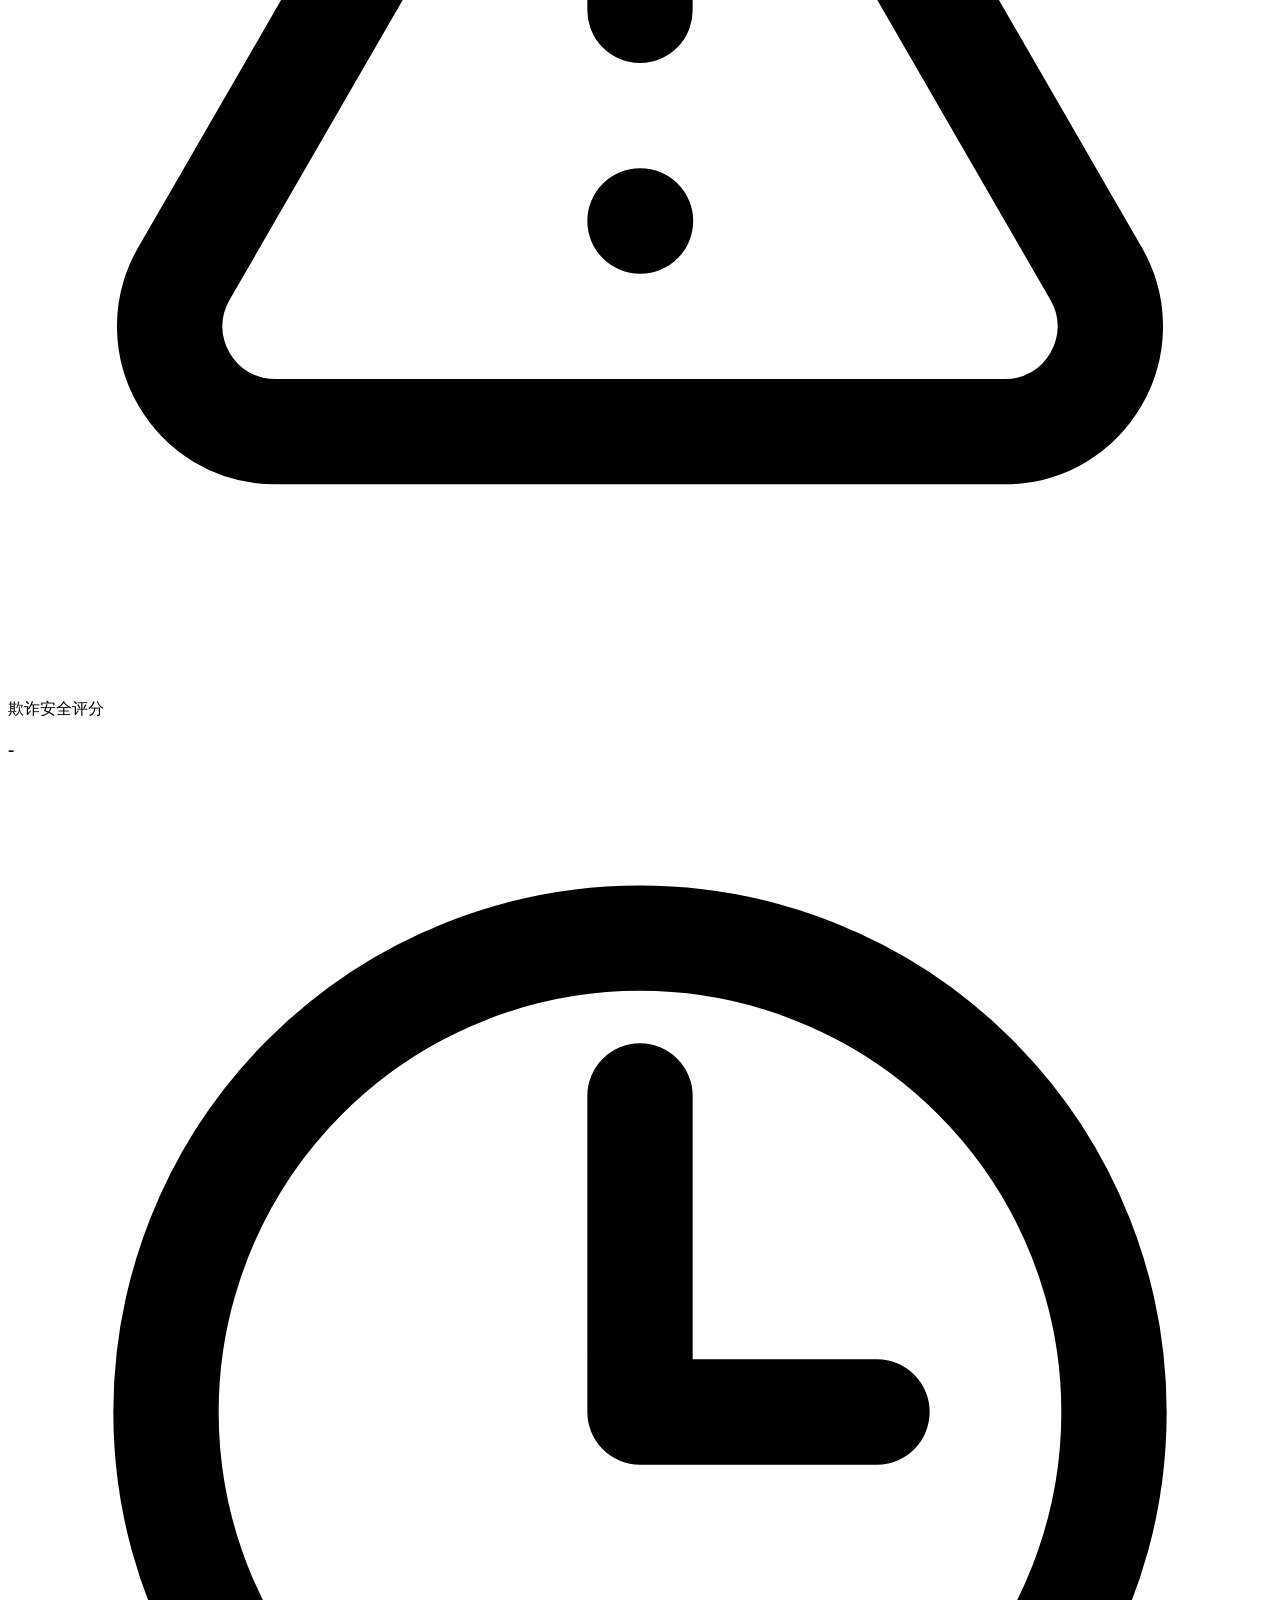
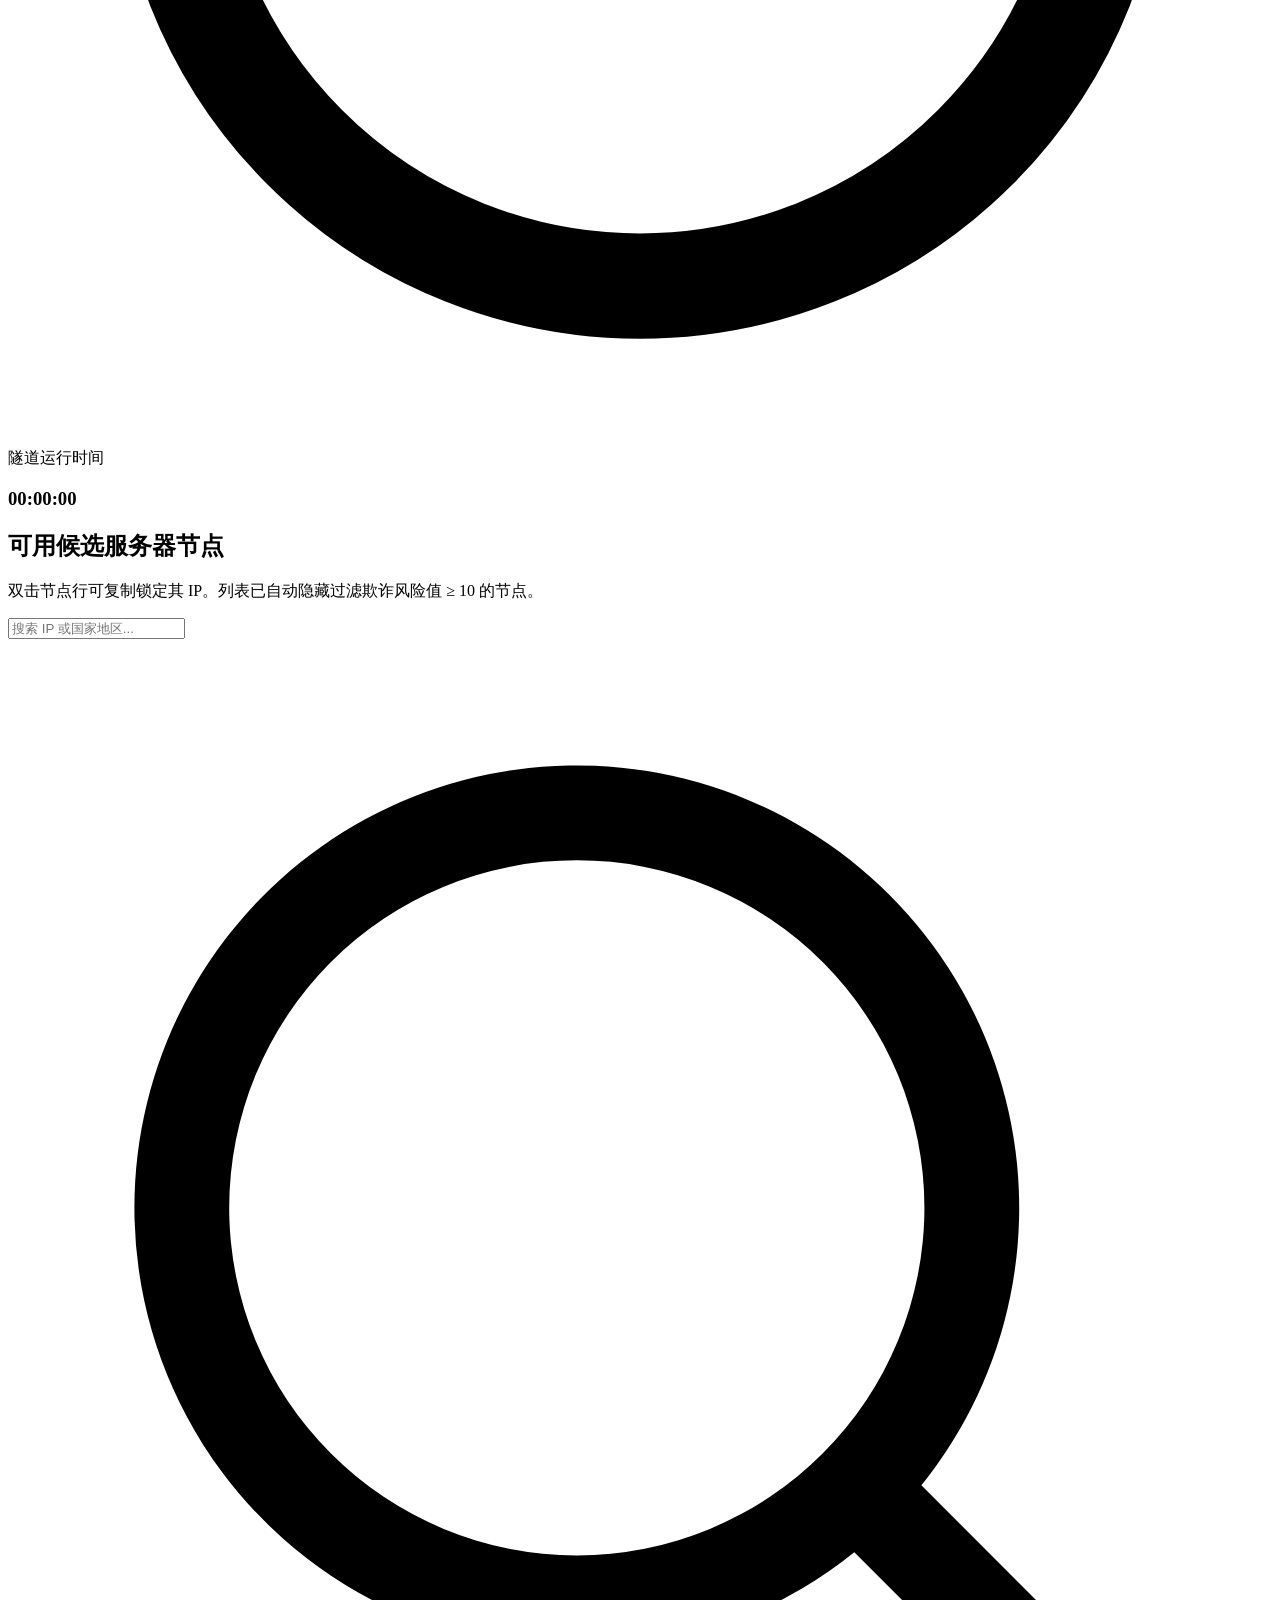
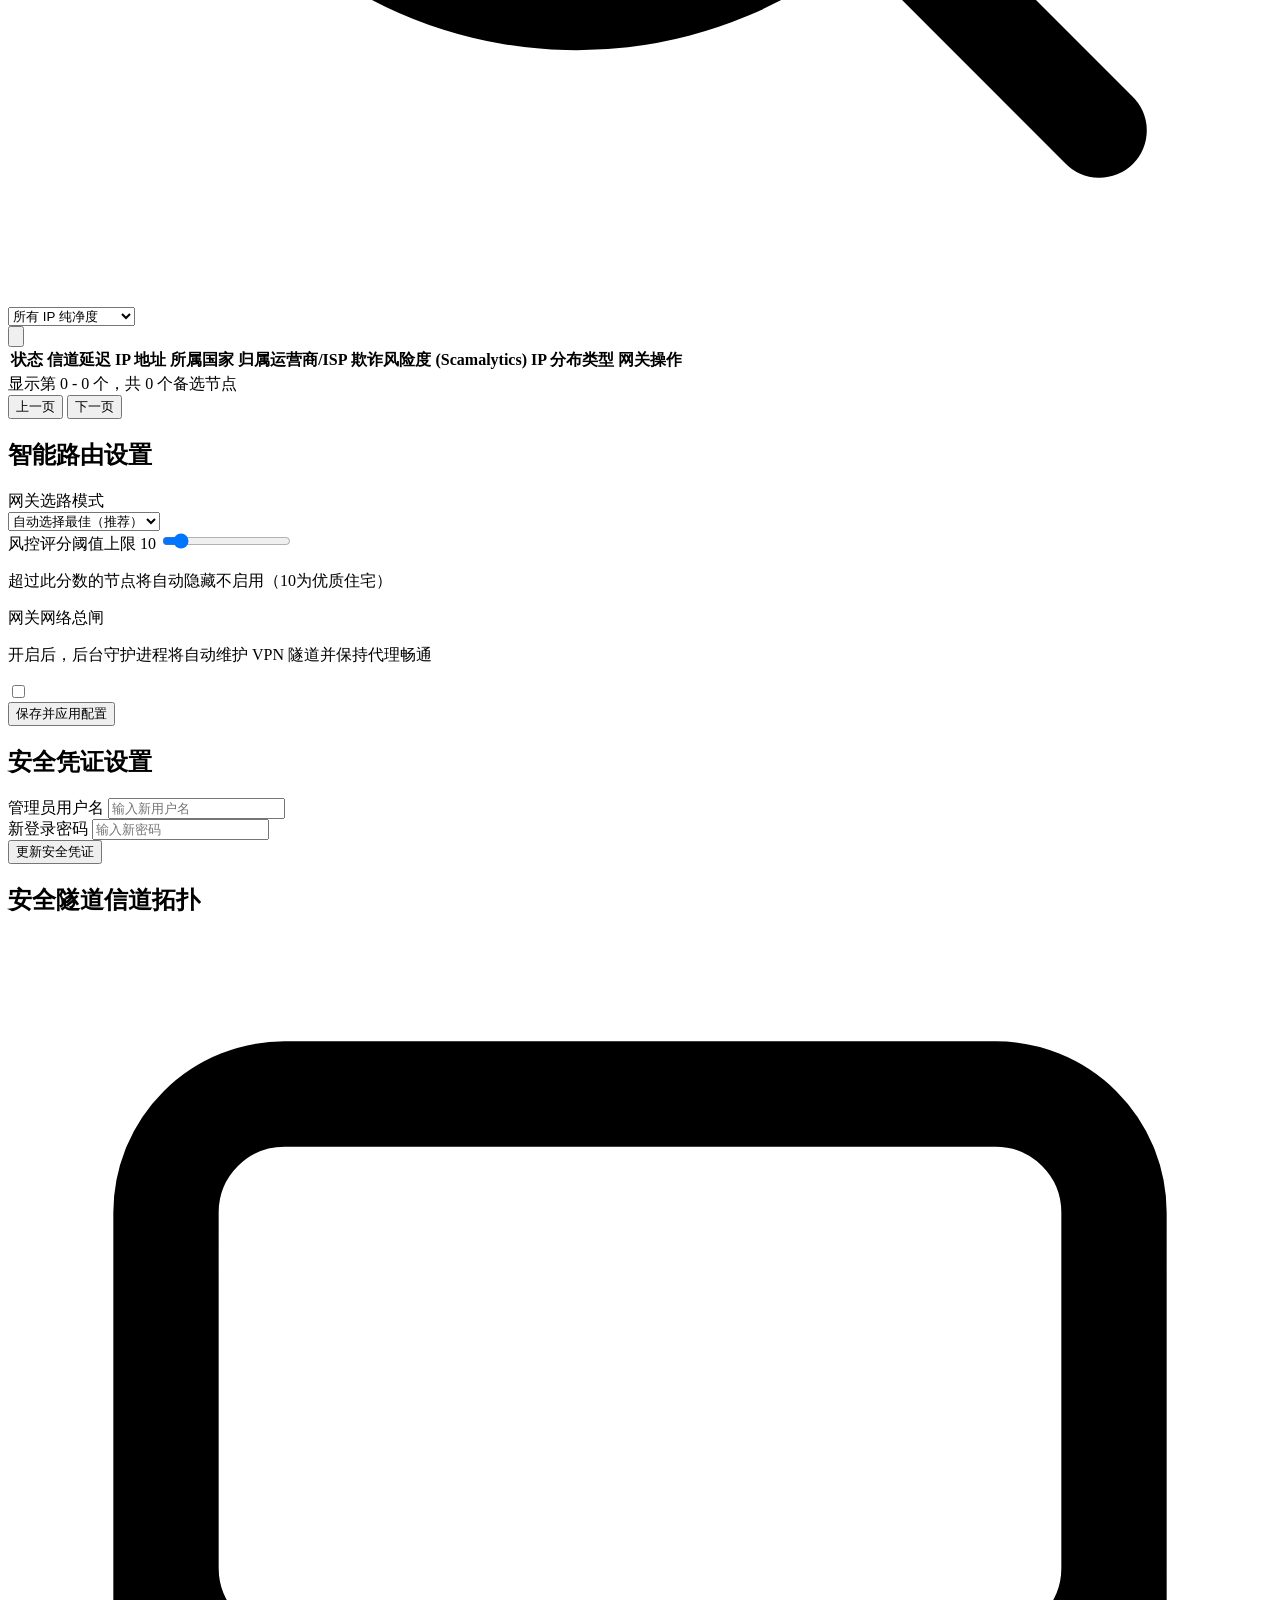
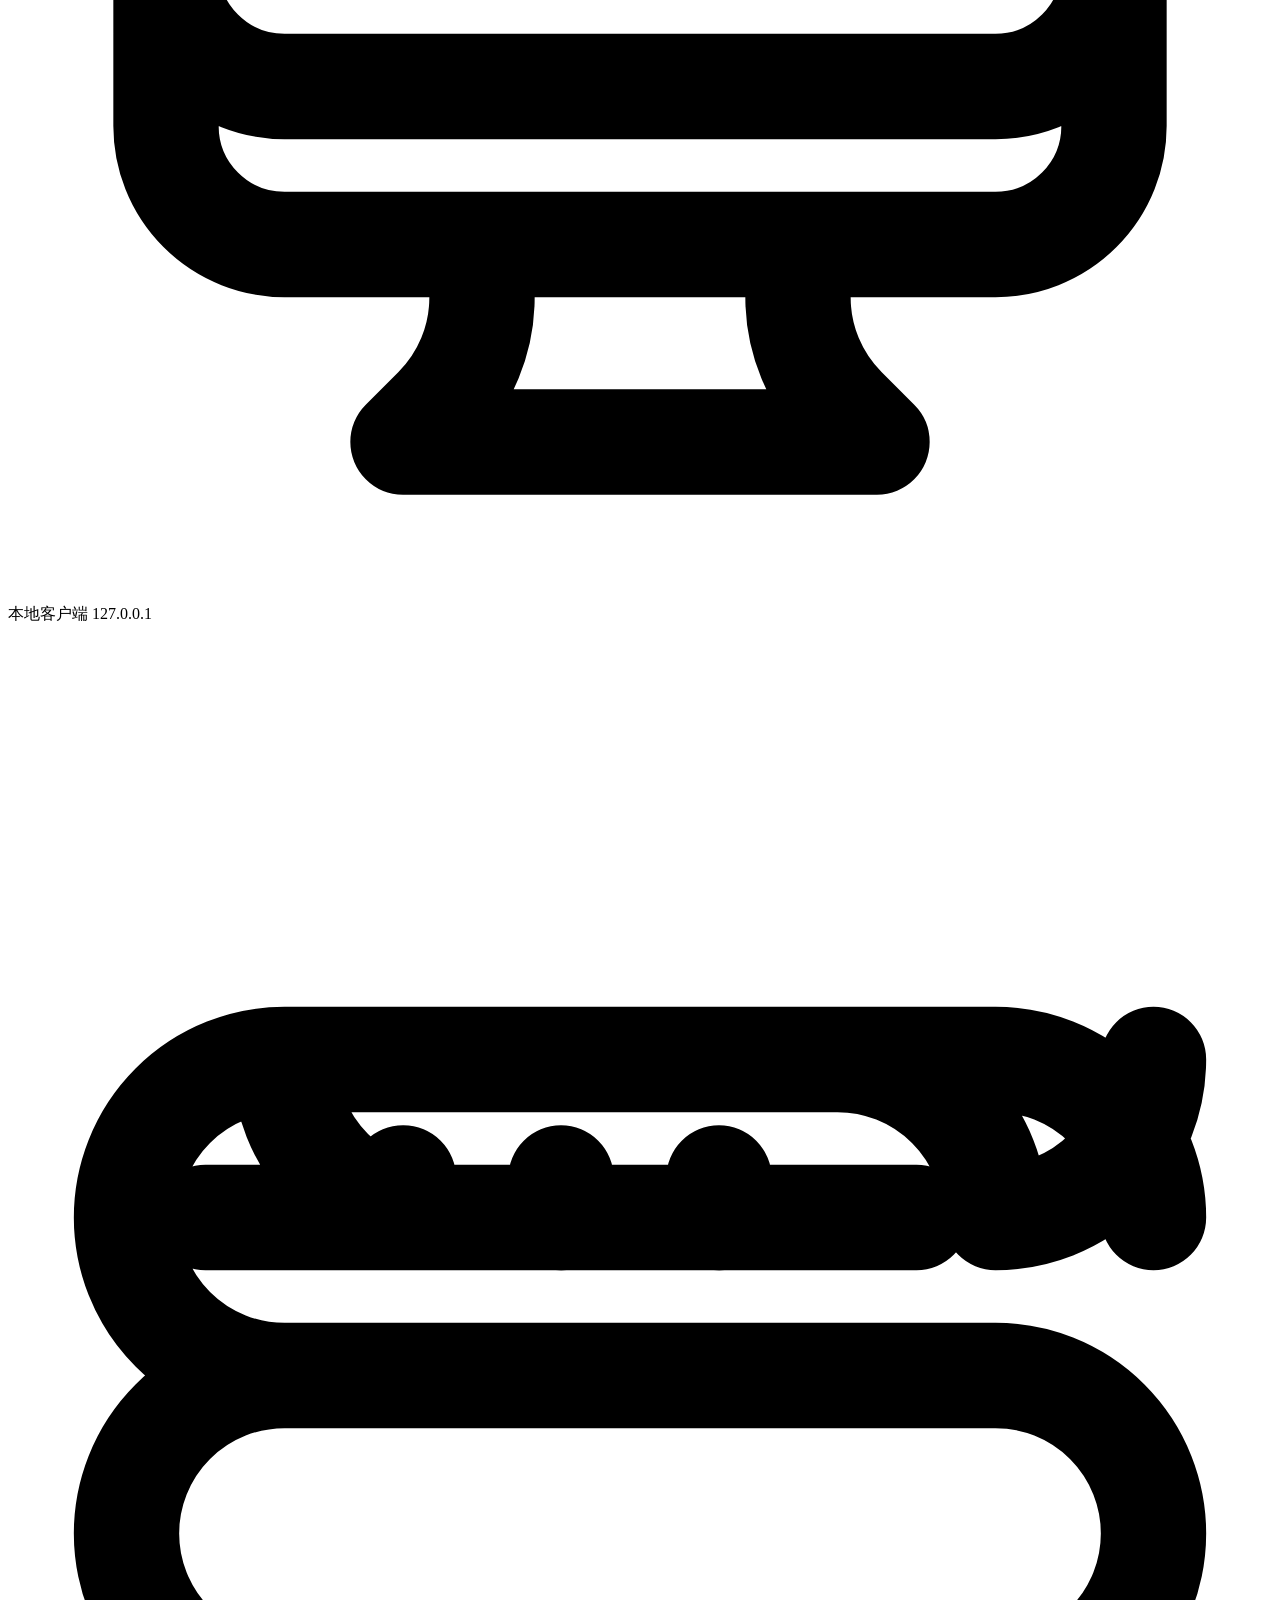
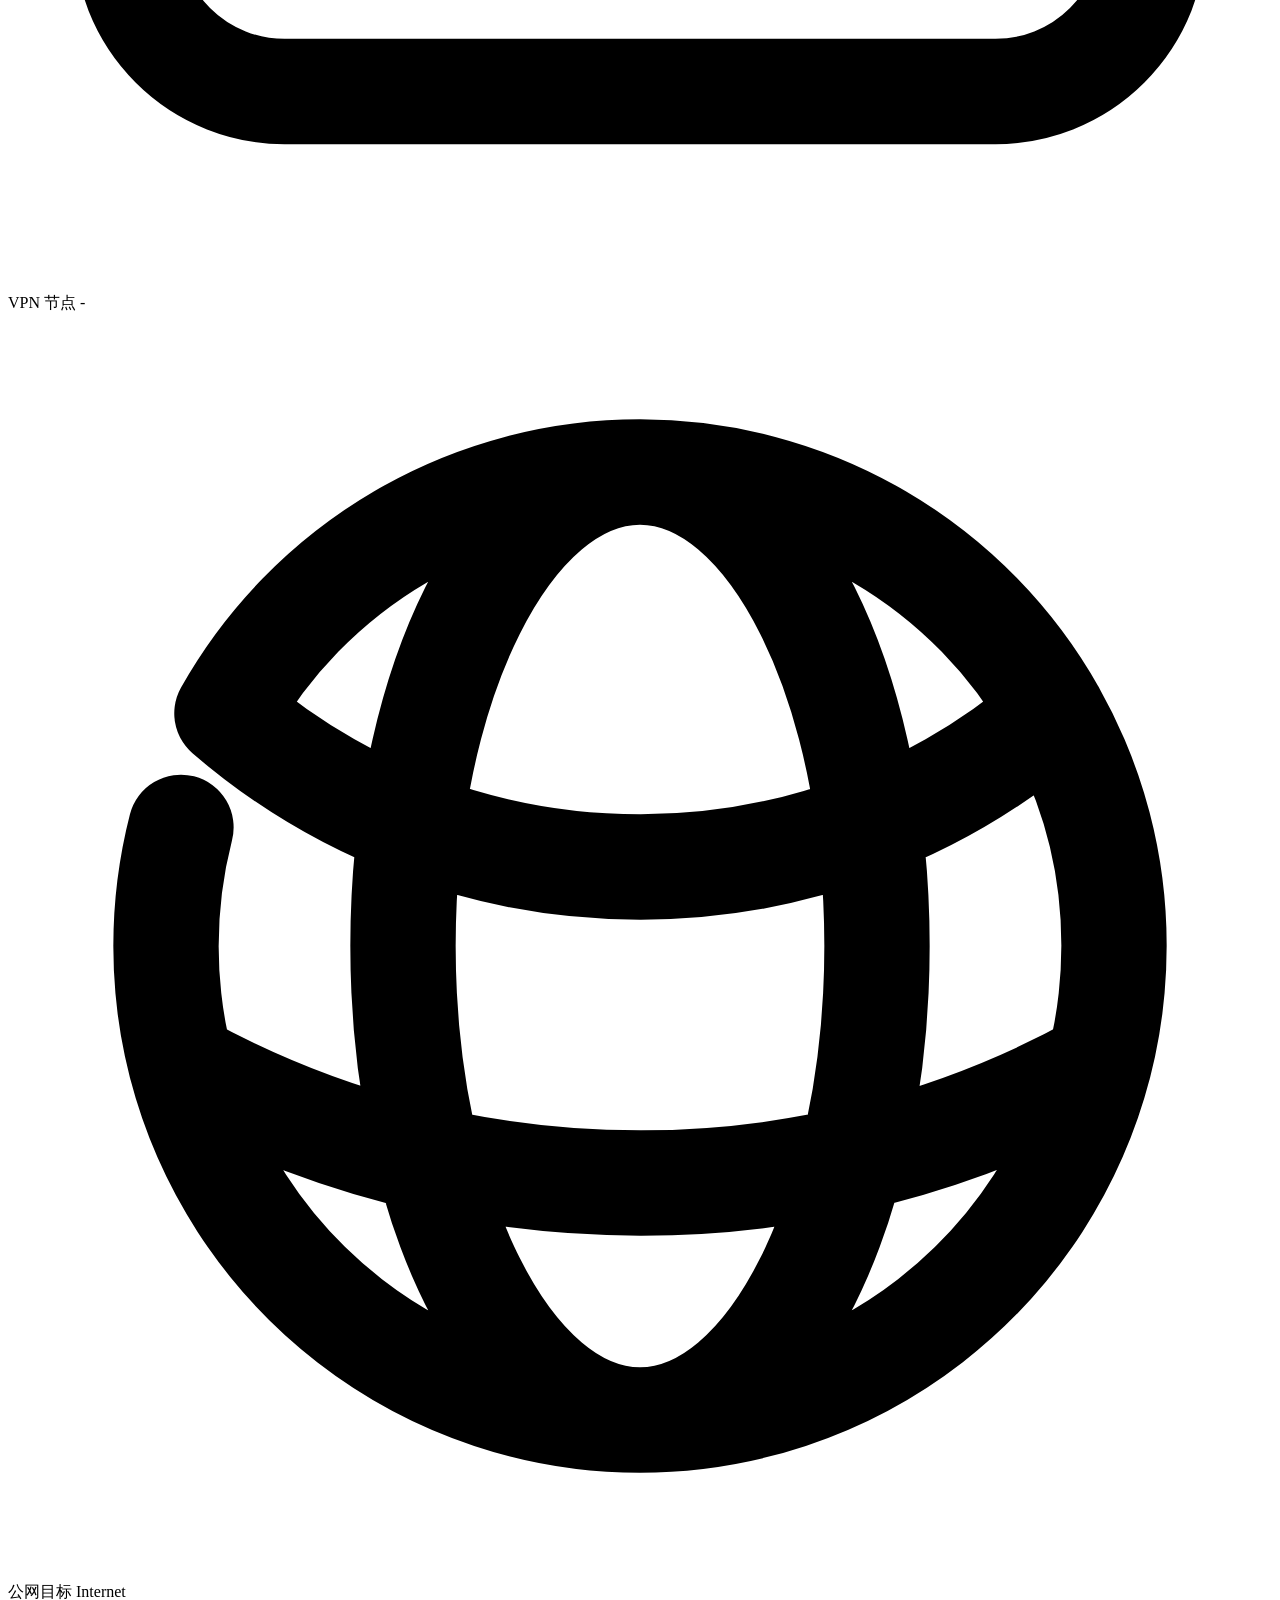
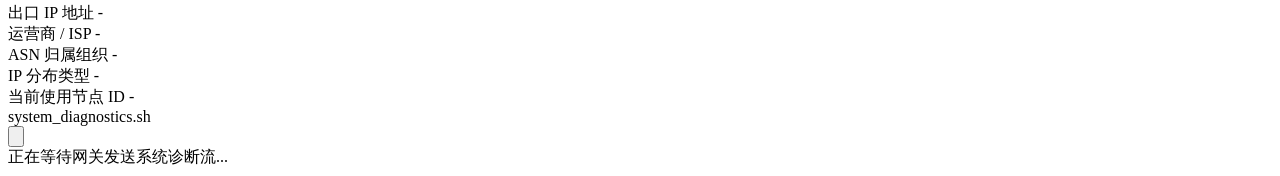
==== commit 4a7c8d9b: "Feature: Add web credentials customization and fix Scamalytics 403 blocks" ====
--- a/web/index.html
+++ b/web/index.html
@@ -234,6 +234,26 @@
                     </form>
                 </div>
 
+                <!-- USER CREDENTIALS CARD -->
+                <div class="card spotlight settings-card">
+                    <div class="card-header">
+                        <h2>安全凭证设置</h2>
+                    </div>
+                    <form id="credentials-form" class="settings-form" onsubmit="updateCredentials(event)">
+                        <div class="form-group">
+                            <label for="setting-username">管理员用户名</label>
+                            <input type="text" id="setting-username" class="form-control" required placeholder="输入新用户名">
+                        </div>
+
+                        <div class="form-group">
+                            <label for="setting-password">新登录密码</label>
+                            <input type="password" id="setting-password" class="form-control" required placeholder="输入新密码">
+                        </div>
+
+                        <button type="submit" class="btn btn-secondary btn-block btn-glow">更新安全凭证</button>
+                    </form>
+                </div>
+
                 <!-- ACTIVE CONNECTION DETAILED PARAMETERS WITH VISUAL TOPOLOGY -->
                 <div class="card spotlight status-card-detailed">
                     <div class="card-header">
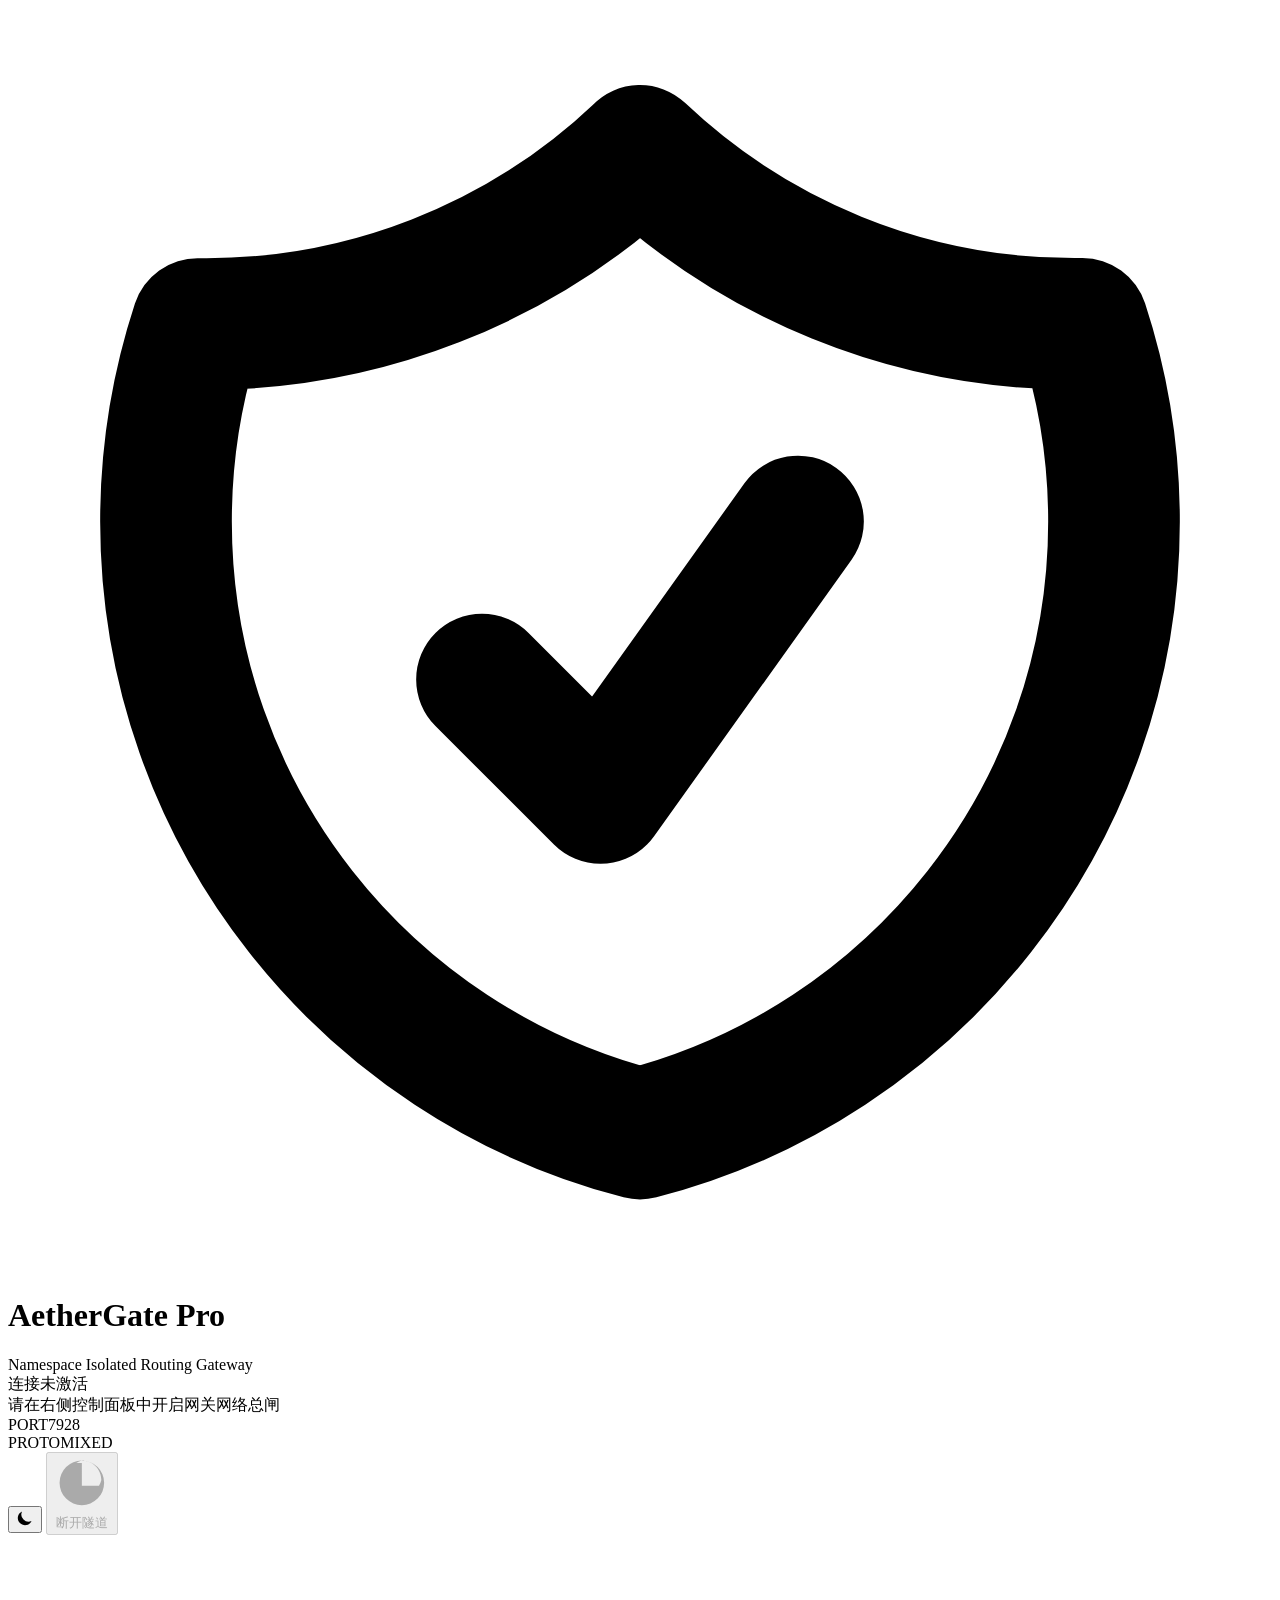
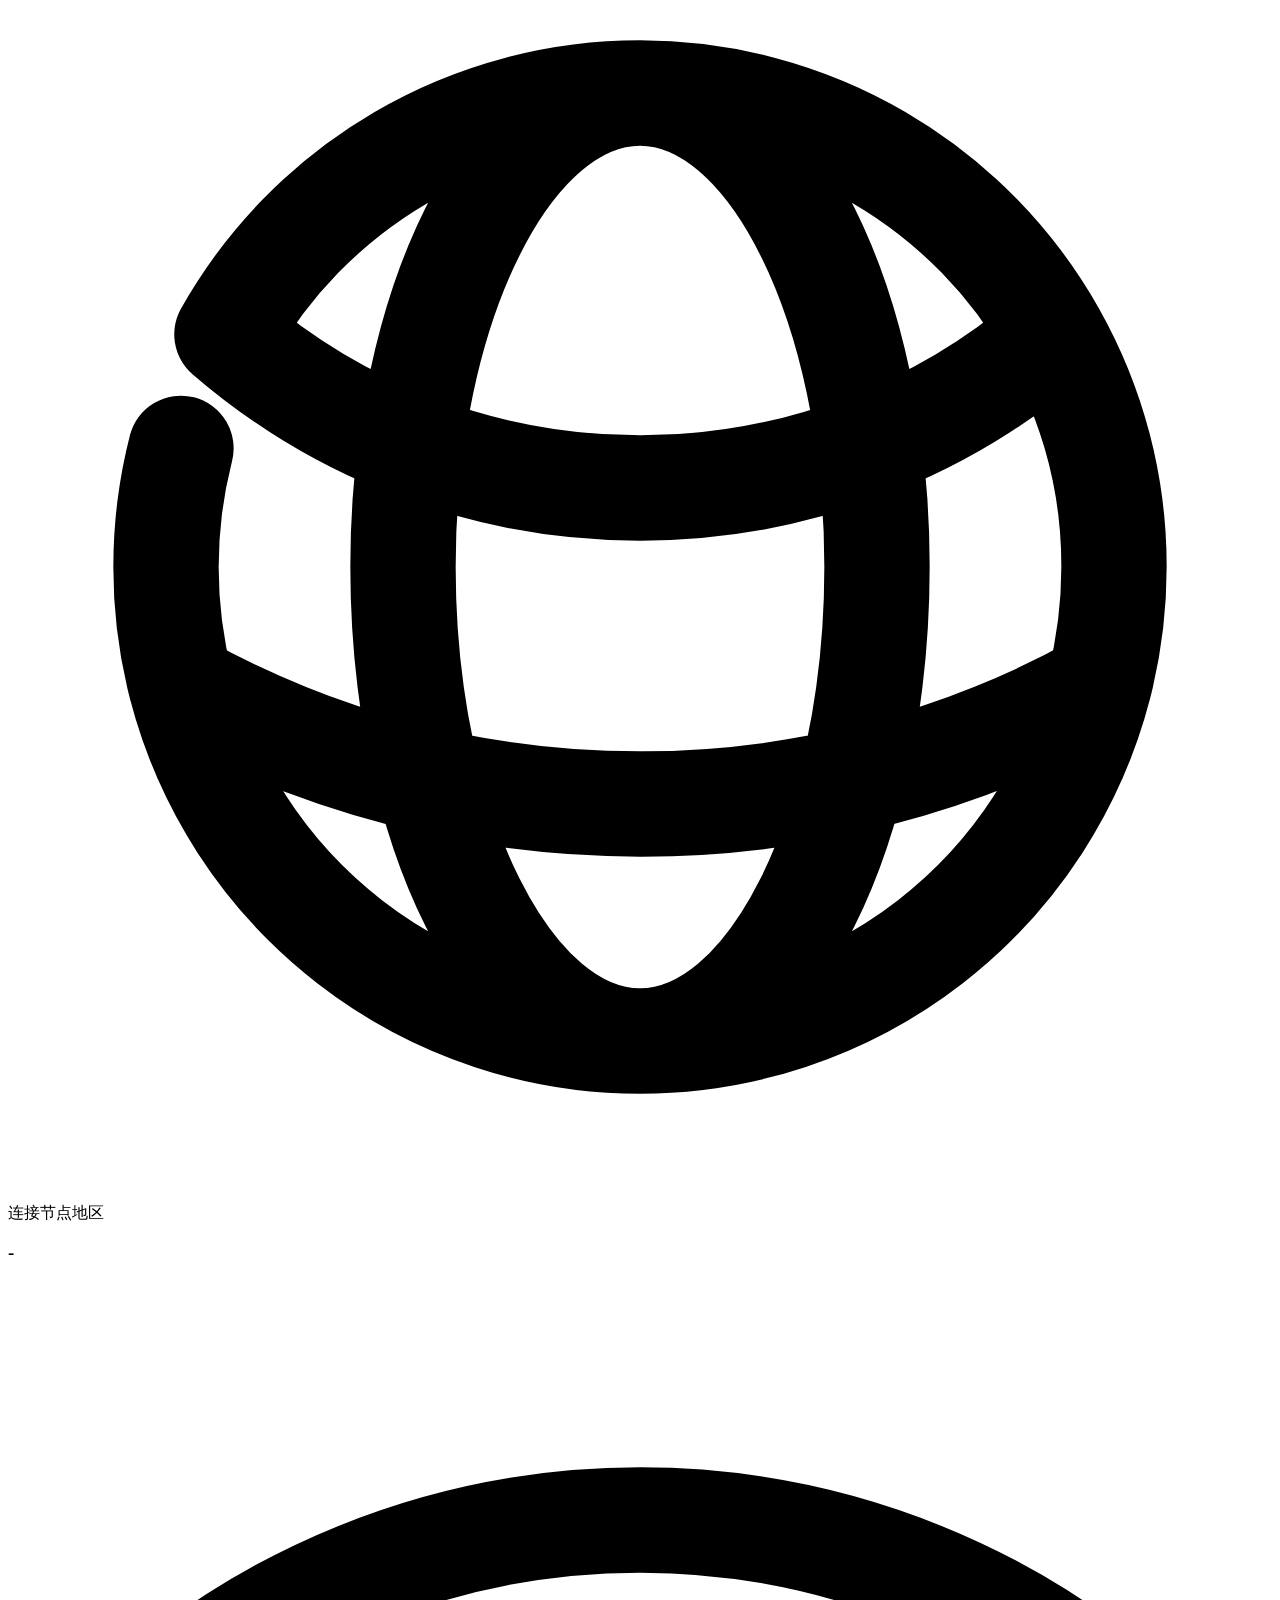
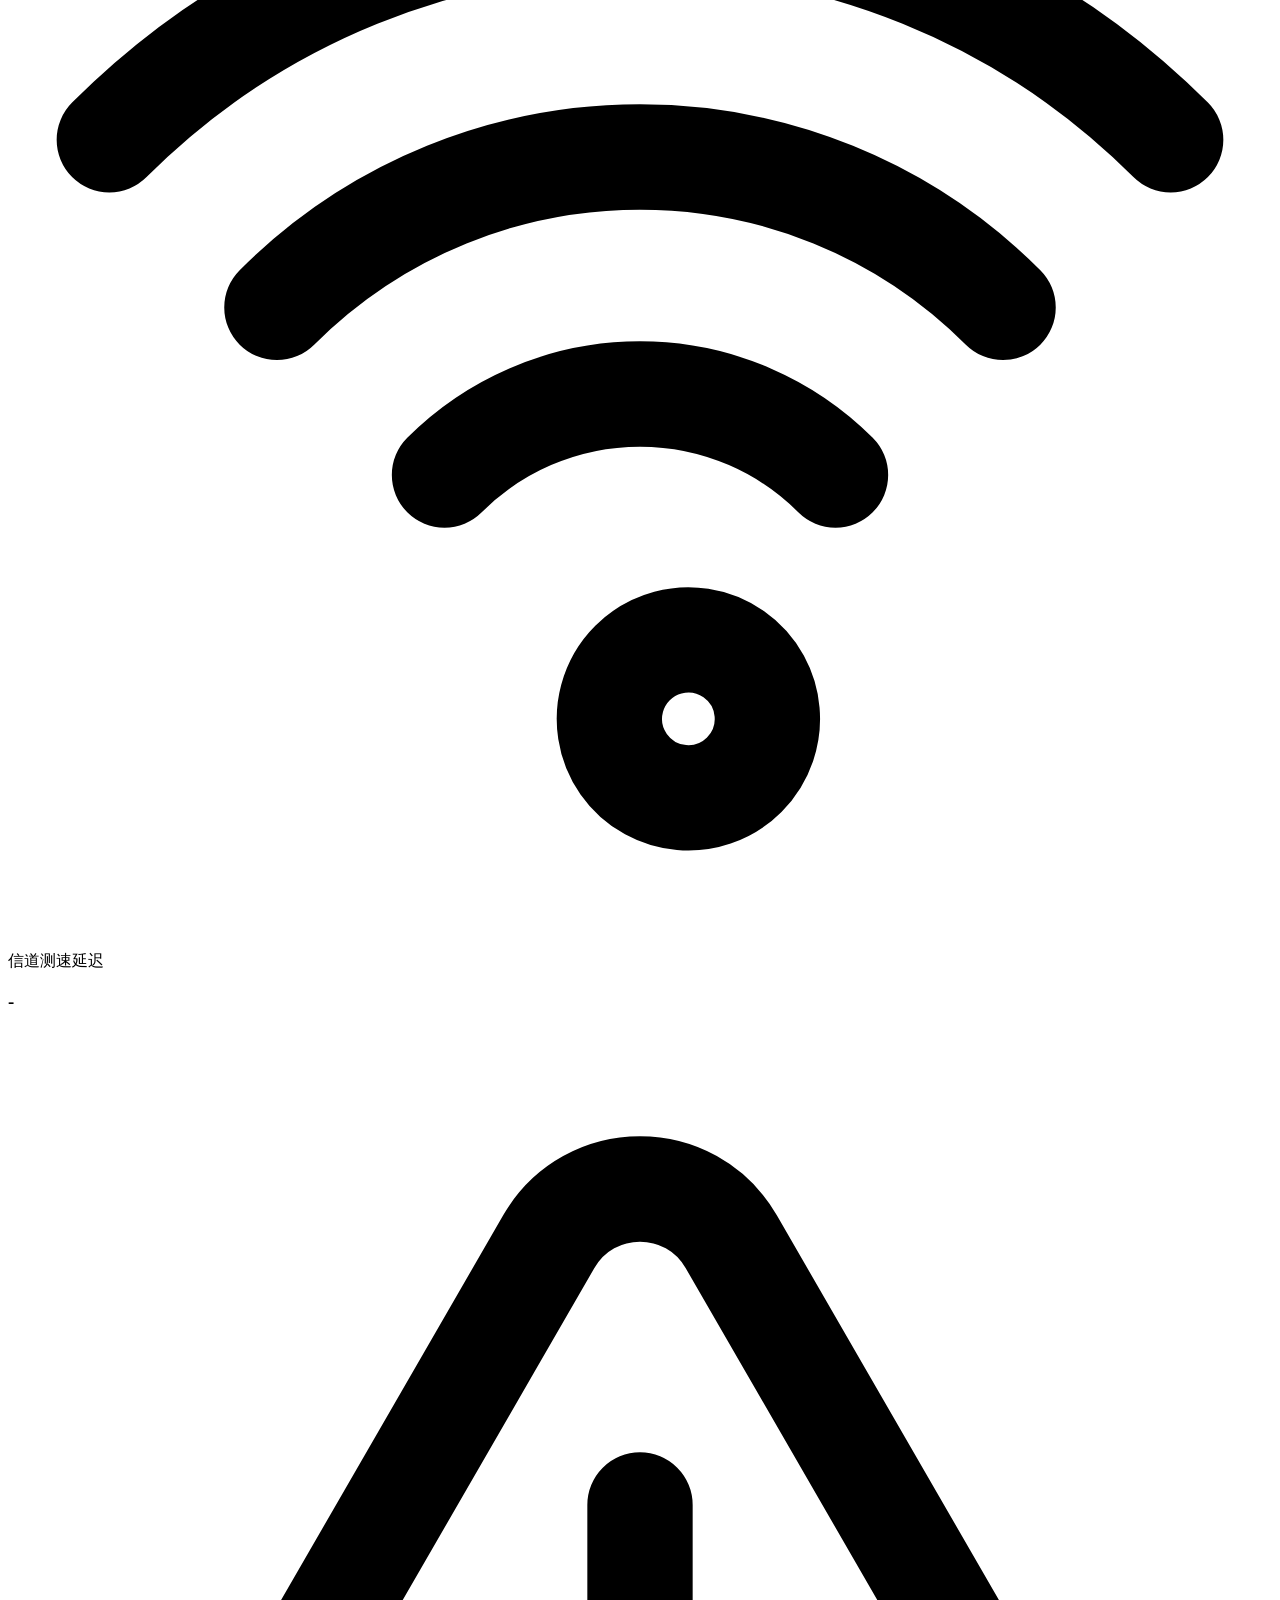
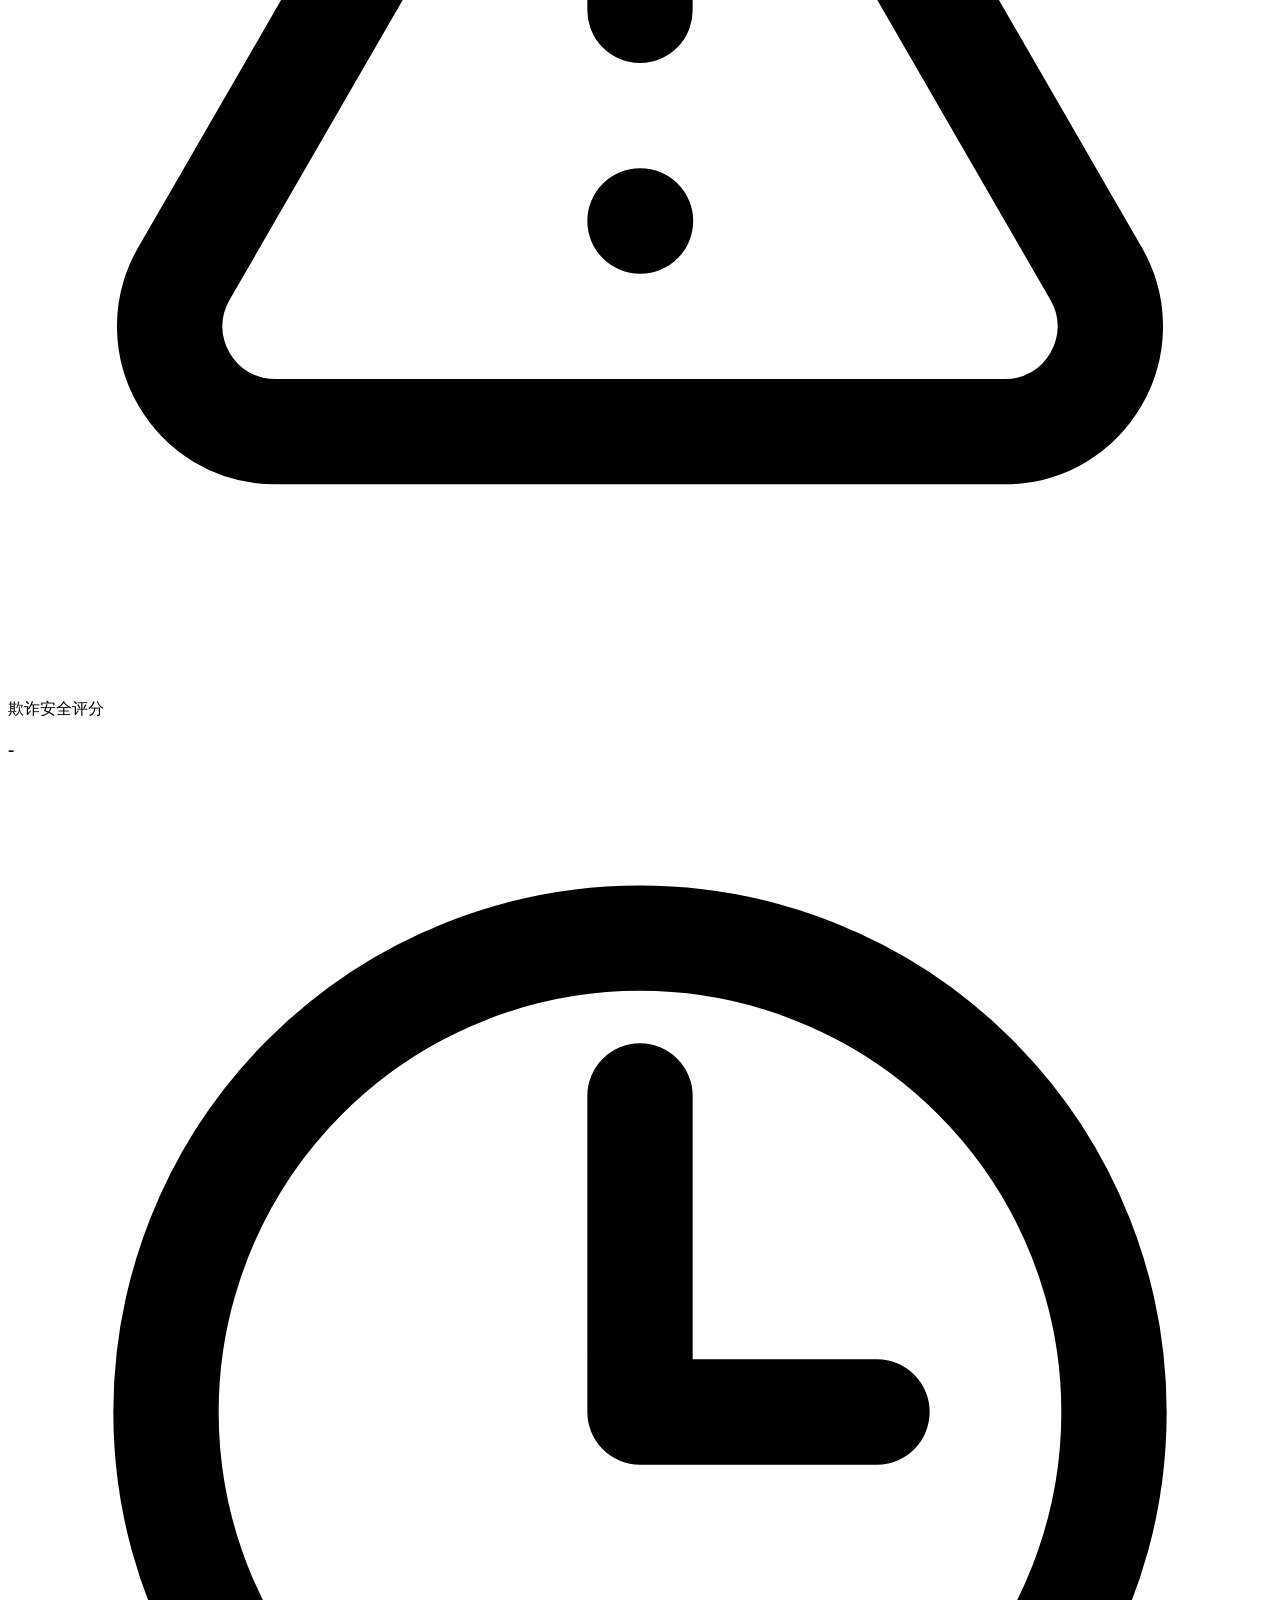
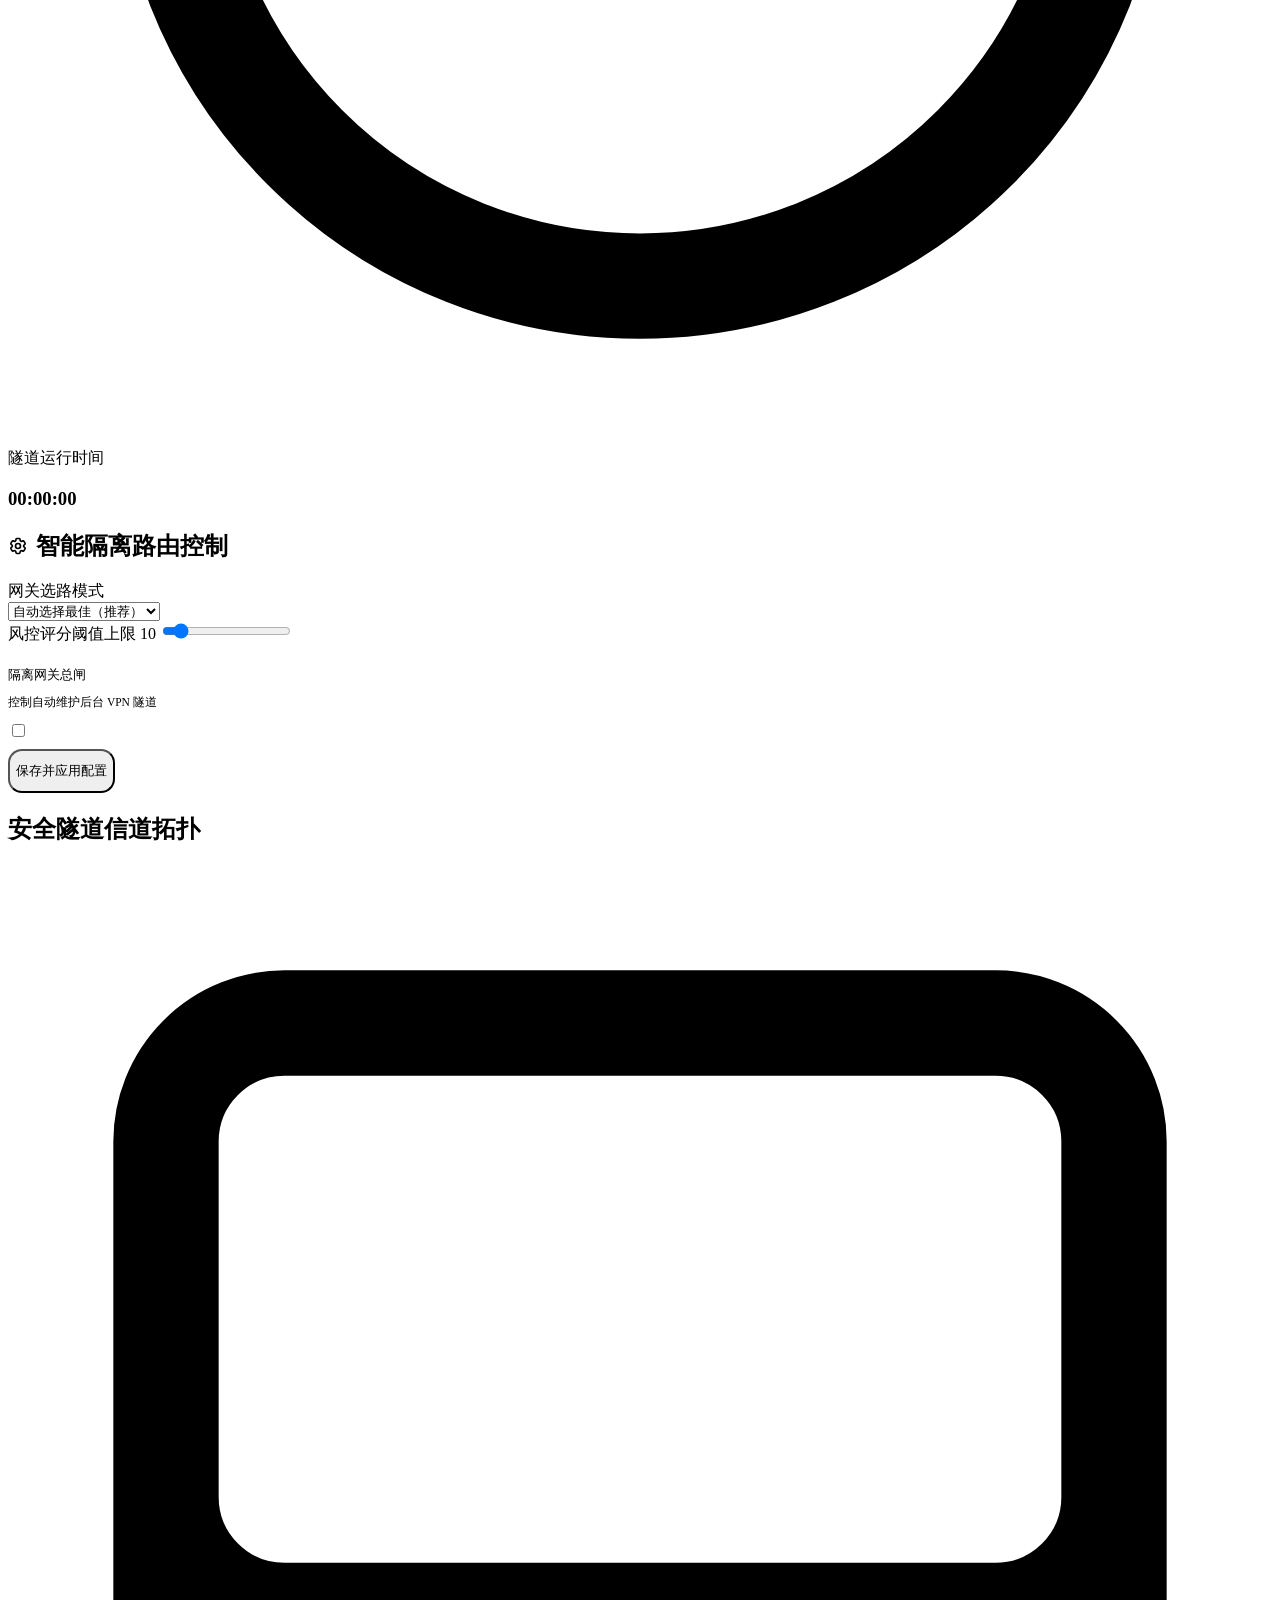
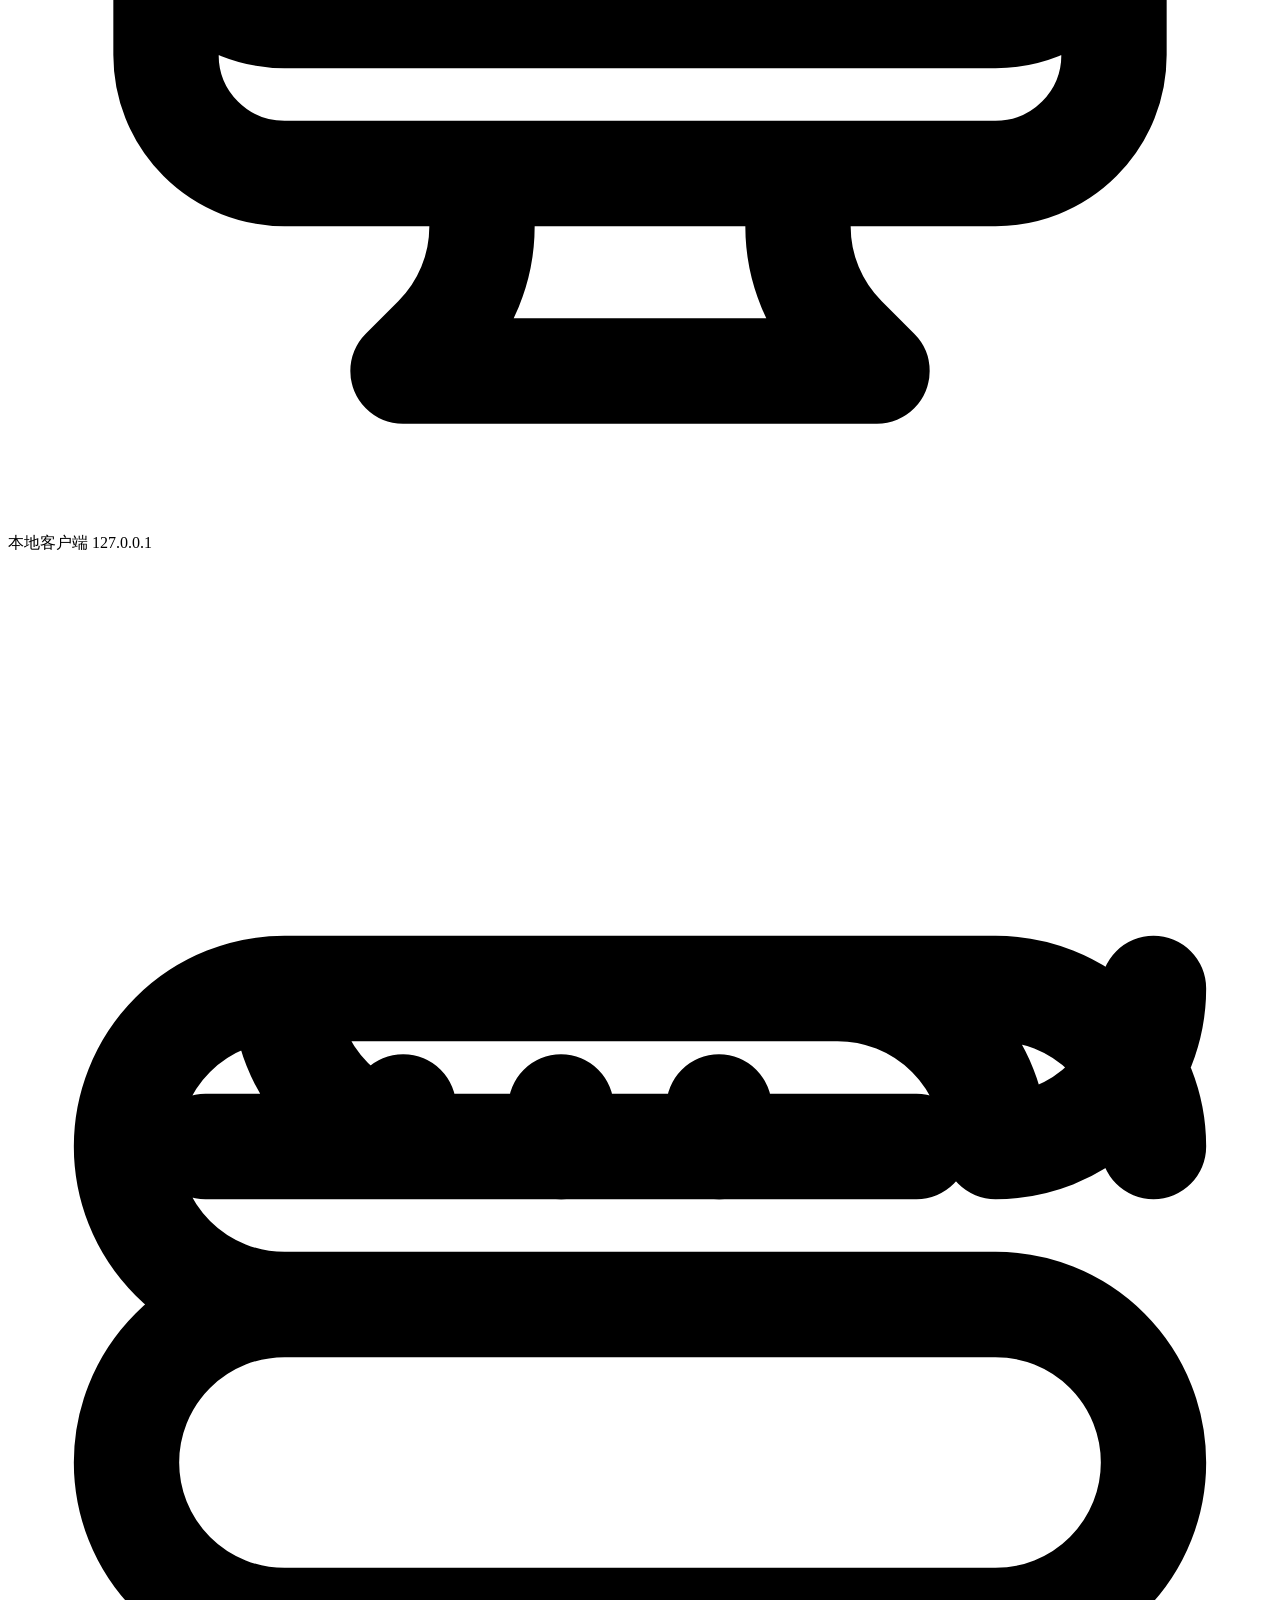
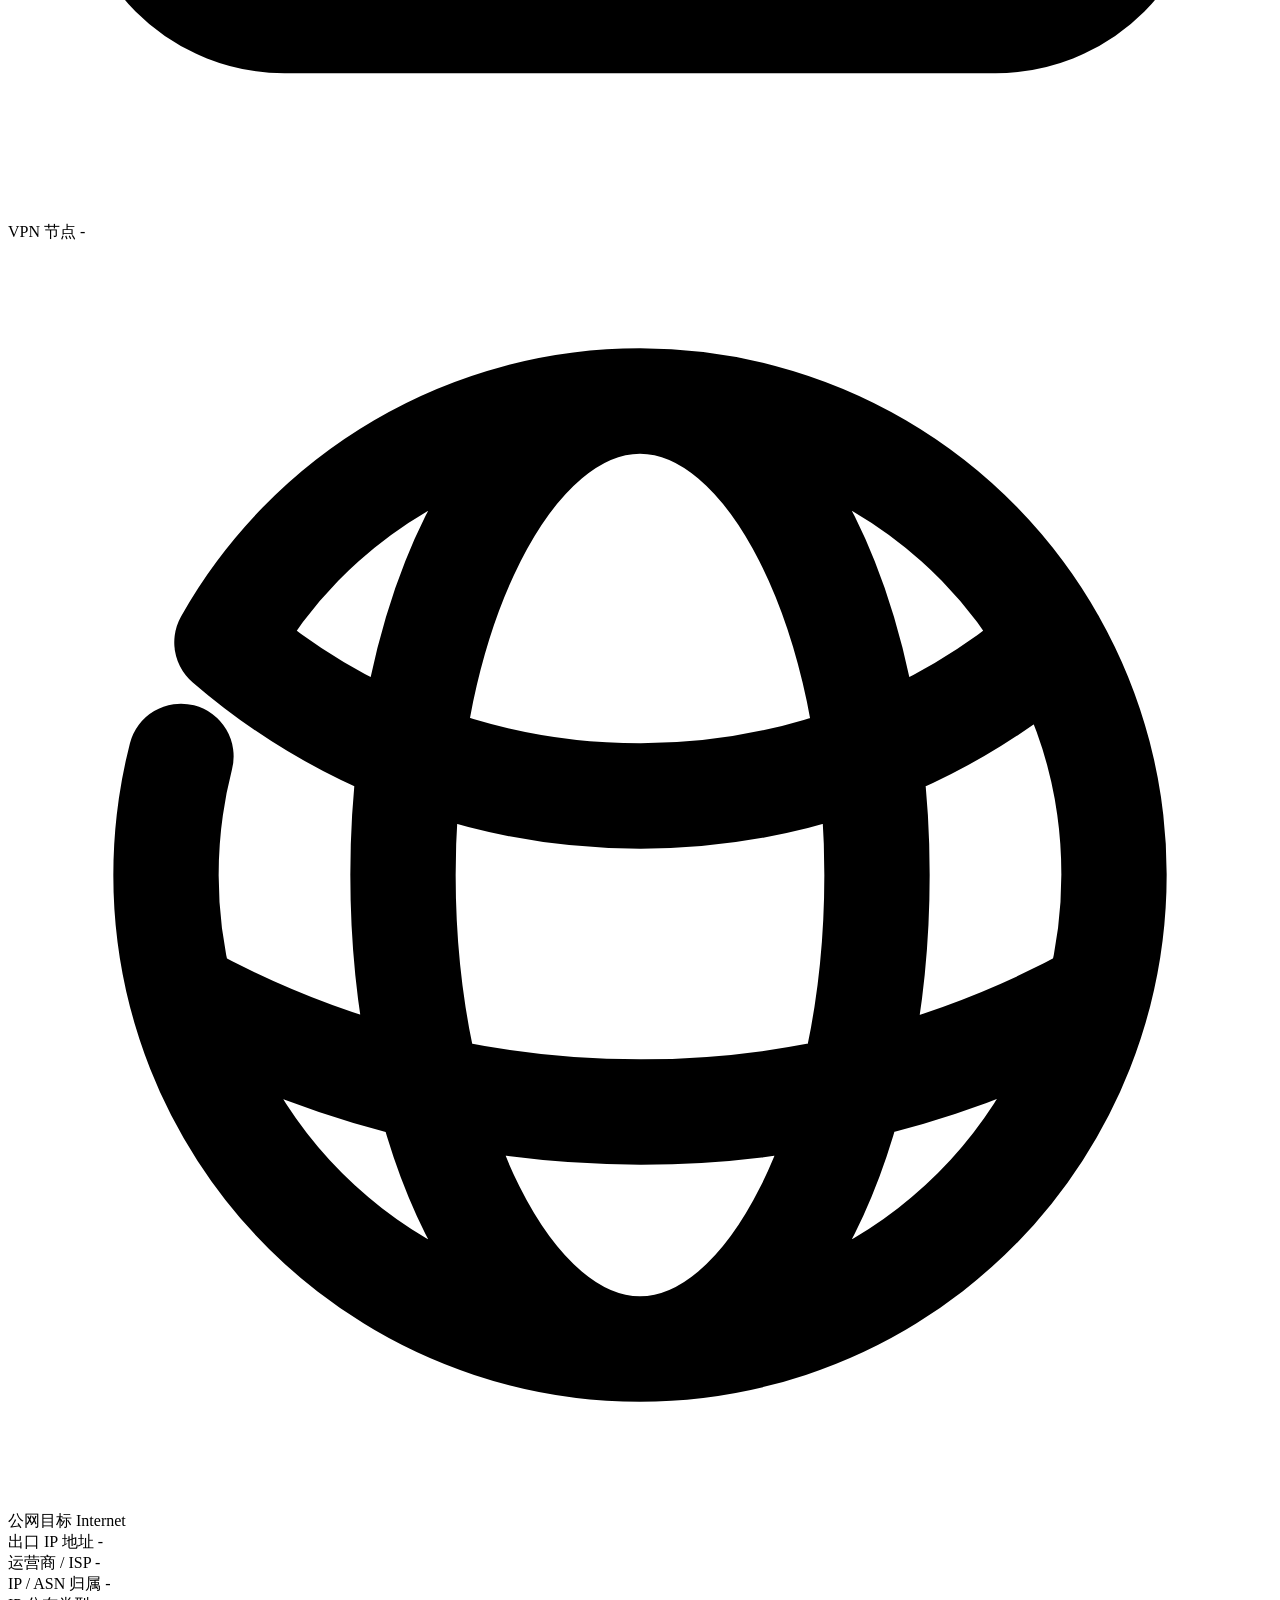
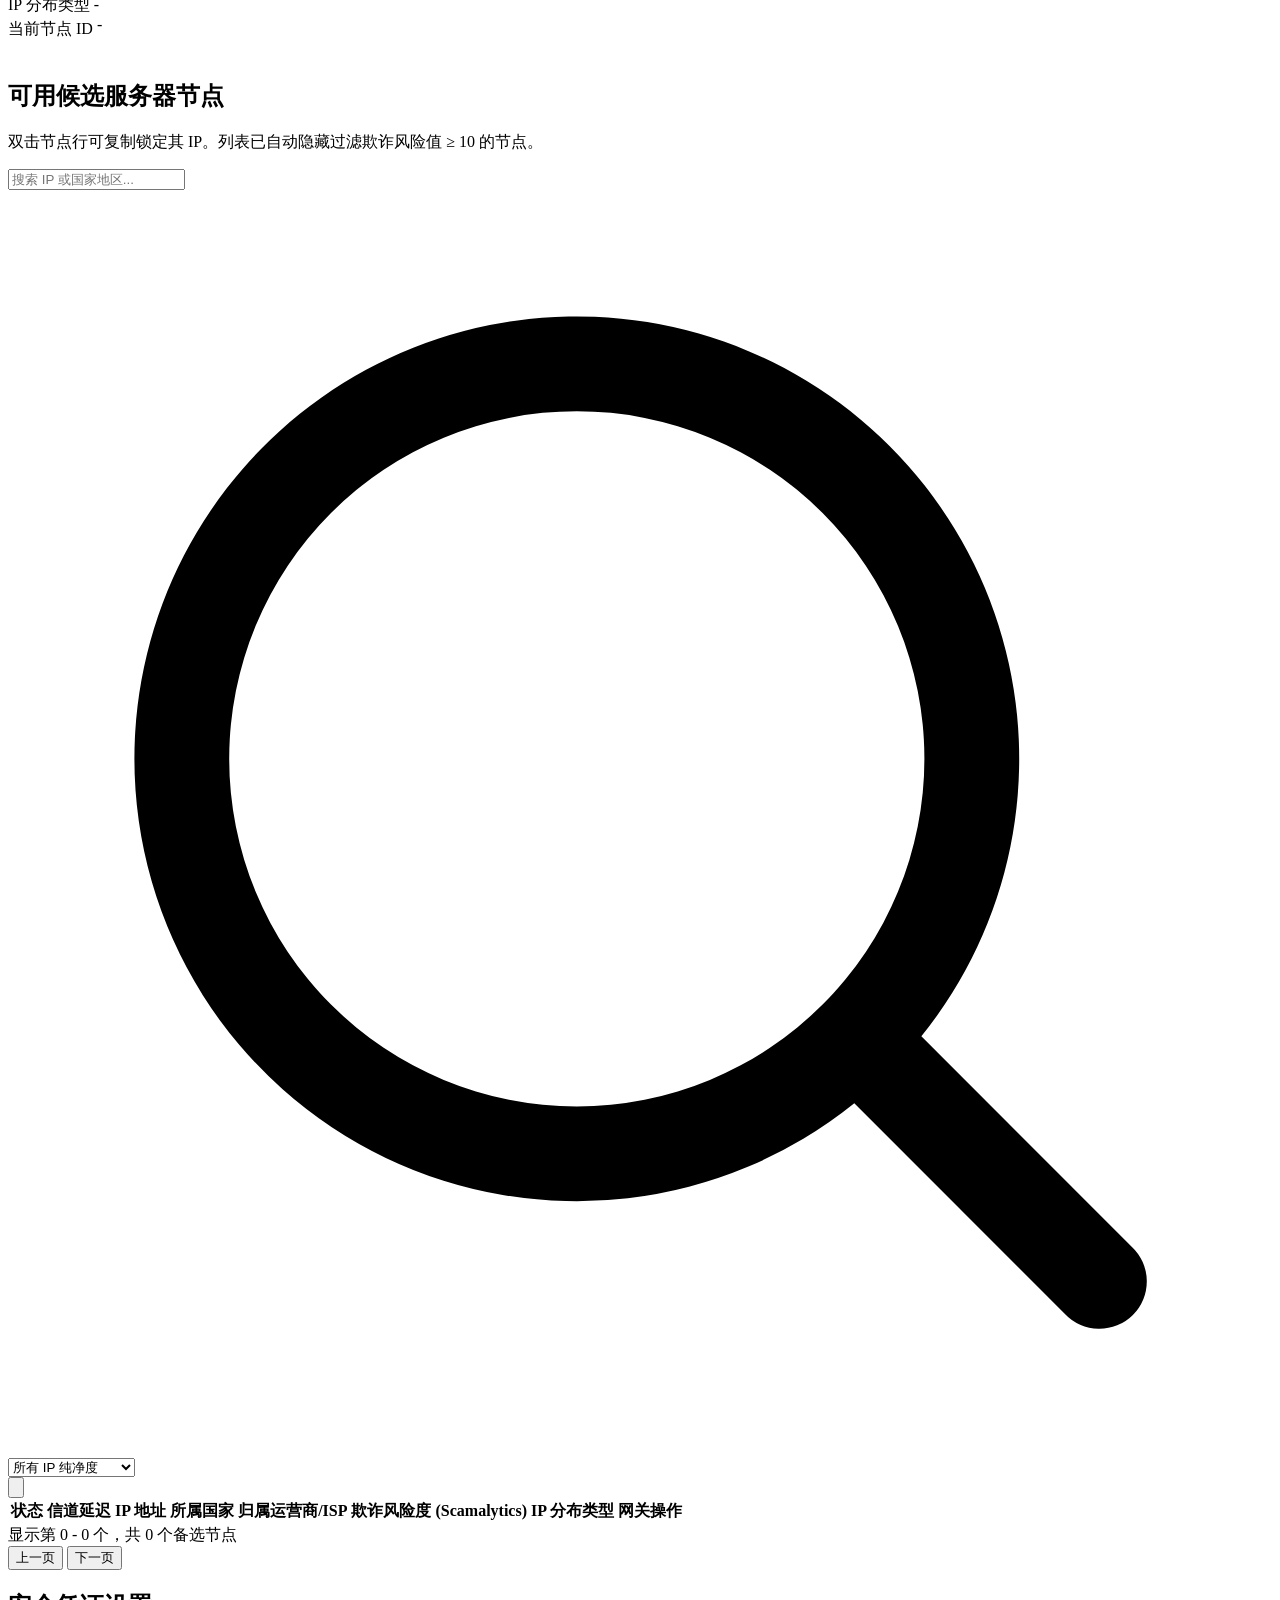
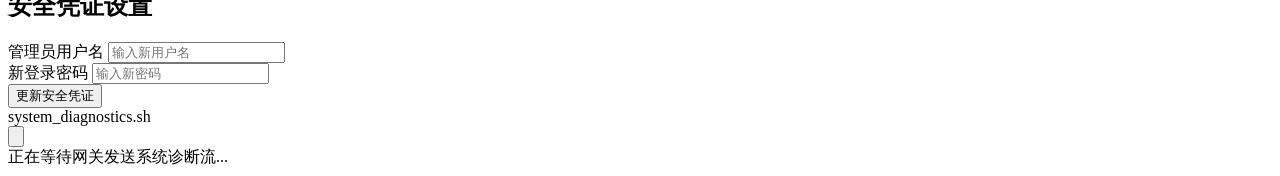
==== commit 4a2537e6: "Refactor UI: Relocate settings and topology panels to top, add light theme toggle, and fix connectio" ====
--- a/web/index.html
+++ b/web/index.html
@@ -43,6 +43,19 @@
                     <div class="h-badge"><span class="lbl">PORT</span><span class="val">7928</span></div>
                     <div class="h-badge"><span class="lbl">PROTO</span><span class="val">MIXED</span></div>
                 </div>
+                
+                <!-- Theme Toggle Button -->
+                <button id="btn-theme-toggle" class="btn btn-secondary btn-icon-only btn-glow" title="切换主题" onclick="toggleTheme()">
+                    <!-- Moon icon (shows in light theme to switch to dark) -->
+                    <svg id="theme-moon-icon" viewBox="0 0 20 20" fill="currentColor" class="icon" style="width: 18px; height: 18px;">
+                        <path d="M17.293 13.293A8 8 0 016.707 2.707a8.001 8.001 0 1010.586 10.586z" />
+                    </svg>
+                    <!-- Sun icon (shows in dark theme to switch to light) -->
+                    <svg id="theme-sun-icon" viewBox="0 0 20 20" fill="currentColor" class="icon" style="display: none; width: 18px; height: 18px;">
+                        <path fill-rule="evenodd" d="M10 2a1 1 0 011 1v1a1 1 0 11-2 0V3a1 1 0 011-1zm4 8a4 4 0 11-8 0 4 4 0 018 0zm-.464 4.95l.707.707a1 1 0 001.414-1.414l-.707-.707a1 1 0 00-1.414 1.414zm2.12-10.607a1 1 0 010 1.414l-.706.707a1 1 0 11-1.414-1.414l.707-.707a1 1 0 011.414 0zM17 11a1 1 0 100-2h-1a1 1 0 100 2h1zm-7 4a1 1 0 011 1v1a1 1 0 11-2 0v-1a1 1 0 011-1zM5.05 6.464A1 1 0 106.46 5.05l-.707-.707a1 1 0 00-1.414 1.414l.707.707zm1.414 8.486l-.707.707a1 1 0 01-1.414-1.414l.707-.707a1 1 0 011.414 1.414zM4 11a1 1 0 100-2H3a1 1 0 100 2h1z" clip-rule="evenodd" />
+                    </svg>
+                </button>
+
                 <button id="btn-quick-disconnect" class="btn btn-danger btn-sm btn-glow" disabled onclick="disconnectNode()">
                     <svg viewBox="0 0 20 20" fill="currentColor" class="icon">
                         <path fill-rule="evenodd" d="M10 18a8 8 0 100-16 8 8 0 000 16zM8 2.839A6.978 6.978 0 0110 2c3.866 0 7 3.134 7 7a6.978 6.978 0 01-.839 2H10V2.839z" clip-rule="evenodd" />
@@ -101,6 +114,147 @@
                     <h3 class="stat-val mono" id="active-uptime">00:00:00</h3>
                 </div>
             </div>
+        </div>
+
+        <!-- TOP DASHBOARD GRID (控制面板与拓扑网) -->
+        <div class="top-dashboard-grid" style="margin-bottom: 2.5rem;">
+            
+            <!-- CARD 1: 智能隔离路由控制中心 -->
+            <div class="card spotlight settings-card top-settings-card">
+                <div class="card-header" style="margin-bottom: 1rem;">
+                    <h2 style="display: flex; align-items: center; gap: 0.5rem;">
+                        <svg viewBox="0 0 24 24" fill="none" stroke="currentColor" stroke-width="2" style="width: 20px; height: 20px;">
+                            <path stroke-linecap="round" stroke-linejoin="round" d="M9.594 3.94c.09-.542.56-.94 1.11-.94h2.593c.55 0 1.02.398 1.11.94l.213 1.281c.063.374.313.686.645.87.074.04.147.083.22.127.324.196.72.257 1.075.124l1.217-.456a1.125 1.125 0 011.37.49l1.296 2.247a1.125 1.125 0 01-.26 1.43l-1.003.828c-.293.241-.438.613-.43.992a7.723 7.723 0 010 .255c-.008.378.137.75.43.991l1.004.827c.424.35.534.954.26 1.43l-1.298 2.247a1.125 1.125 0 01-1.369.491l-1.217-.456c-.355-.133-.75-.072-1.076.124a6.57 6.57 0 01-.22.128c-.331.183-.581.495-.644.869l-.213 1.28c-.09.543-.56.94-1.11.94h-2.594c-.55 0-1.02-.398-1.11-.94l-.213-1.281c-.062-.374-.312-.686-.644-.87a6.52 6.52 0 01-.22-.127c-.325-.196-.72-.257-1.076-.124l-1.217.456a1.125 1.125 0 01-1.369-.49l-1.297-2.247a1.125 1.125 0 01.26-1.43l1.004-.827c.292-.24.437-.613.43-.992a6.932 6.932 0 010-.255c.007-.378-.138-.75-.43-.991l-1.004-.827a1.125 1.125 0 01-.26-1.43l1.297-2.247a1.125 1.125 0 011.37-.491l1.216.456c.356.133.751.072 1.076-.124.072-.044.146-.087.22-.128.332-.183.582-.495.645-.869l.214-1.28z" />
+                            <path stroke-linecap="round" stroke-linejoin="round" d="M15 12a3 3 0 11-6 0 3 3 0 016 0z" />
+                        </svg>
+                        智能隔离路由控制
+                    </h2>
+                </div>
+                <form id="settings-form" class="settings-form settings-grid-form" onsubmit="saveSettings(event)">
+                    <!-- Group 1: Routing Mode + Cond Inputs -->
+                    <div class="form-group-container">
+                        <div class="form-group">
+                            <label for="setting-routing-mode">网关选路模式</label>
+                            <div class="select-wrapper">
+                                <select id="setting-routing-mode" class="form-control" onchange="toggleSettingsVisibility()">
+                                    <option value="auto">自动选择最佳（推荐）</option>
+                                    <option value="fixed_ip">锁定固定 IP 节点</option>
+                                    <option value="fixed_region">锁定特定国家地区</option>
+                                </select>
+                            </div>
+                        </div>
+                        <div class="form-group" id="group-force-country" style="display: none; margin-top: 0.5rem;">
+                            <label for="setting-force-country">锁定国家代码</label>
+                            <input type="text" id="setting-force-country" class="form-control text-uppercase" placeholder="例如: JP, US, KR">
+                        </div>
+                        <div class="form-group" id="group-fixed-node" style="display: none; margin-top: 0.5rem;">
+                            <label for="setting-fixed-node">锁定节点 ID</label>
+                            <input type="text" id="setting-fixed-node" class="form-control mono" readonly placeholder="双击下方列表行锁定">
+                        </div>
+                    </div>
+
+                    <!-- Right Column details inside form -->
+                    <div class="form-right-column" style="display: flex; flex-direction: column; gap: 1rem;">
+                        <!-- Group 2: Scamalytics range -->
+                        <div class="form-group">
+                            <label style="margin-bottom: 0.25rem;">
+                                <span>风控评分阈值上限</span>
+                                <span class="badge badge-primary" id="scamalytics-val">10</span>
+                            </label>
+                            <input type="range" id="setting-scamalytics" min="0" max="100" value="10" class="range-slider" oninput="document.getElementById('scamalytics-val').textContent=this.value">
+                        </div>
+
+                        <!-- Group 3: Switch -->
+                        <div class="form-group toggle-group" style="flex-direction: row; justify-content: space-between; align-items: center; border-bottom: none; padding-bottom: 0; margin-top: 0.25rem;">
+                            <div class="toggle-info">
+                                <label class="toggle-title" style="margin-bottom: 0.125rem; font-size: 0.8125rem;">隔离网关总闸</label>
+                                <p class="help-text" style="font-size: 0.72rem; line-height: 1.2;">控制自动维护后台 VPN 隧道</p>
+                            </div>
+                            <label class="switch">
+                                <input type="checkbox" id="setting-connection-enabled">
+                                <span class="slider"></span>
+                            </label>
+                        </div>
+                    </div>
+
+                    <!-- Group 4: Submit Button (Spanning full width of form grid) -->
+                    <div class="form-group submit-group" style="grid-column: span 2; margin-top: 0.5rem;">
+                        <button type="submit" class="btn btn-primary btn-block btn-glow" style="height: 44px; border-radius: 14px;">保存并应用配置</button>
+                    </div>
+                </form>
+            </div>
+
+            <!-- CARD 2: 安全隧道信道拓扑 -->
+            <div class="card spotlight status-card-detailed top-status-card">
+                <div class="card-header" style="margin-bottom: 0.75rem;">
+                    <h2>安全隧道信道拓扑</h2>
+                </div>
+                
+                <!-- Visual Network Map -->
+                <div class="network-map-container" id="network-map-container">
+                    <div class="network-node client-node active">
+                        <div class="node-icon">
+                            <svg viewBox="0 0 24 24" fill="none" stroke="currentColor" stroke-width="2">
+                                <path stroke-linecap="round" stroke-linejoin="round" d="M9 17.25v1.007a3 3 0 01-.879 2.122L7.5 21h9l-.621-.621A3 3 0 0115 18.257V17.25m6-12V15a2.25 2.25 0 01-2.25 2.25H5.25A2.25 2.25 0 013 15V5.25m18 0A2.25 2.25 0 0018.75 3H5.25A2.25 2.25 0 003 5.25m18 0V12a2.25 2.25 0 01-2.25 2.25H5.25A2.25 2.25 0 013 12V5.25" />
+                            </svg>
+                        </div>
+                        <span class="node-label">本地客户端</span>
+                        <span class="node-ip">127.0.0.1</span>
+                    </div>
+                    
+                    <div class="network-link to-vpn" id="link-to-vpn">
+                        <div class="link-pulse"></div>
+                    </div>
+                    
+                    <div class="network-node gateway-node" id="flow-gateway-node">
+                        <div class="node-icon">
+                            <svg viewBox="0 0 24 24" fill="none" stroke="currentColor" stroke-width="2">
+                                <path stroke-linecap="round" stroke-linejoin="round" d="M5.25 14.25h13.5m-13.5 0a3 3 0 01-3-3m3 3a3 3 0 100 6h13.5a3 3 0 100-6m-16.5-3a3 3 0 013-3h13.5a3 3 0 013 3m-19.5 0a3 3 0 013-3m0 0a3 3 0 003 3m10.5 0a3 3 0 003-3m-3 3a3 3 0 00-3-3m-12 3h13.5m-3.75 0h.008v.008h-.008V10.5zm-3 0h.008v.008h-.008V10.5m-3 0h.008v.008h-.008V10.5z" />
+                            </svg>
+                        </div>
+                        <span class="node-label" id="flow-vpn-label">VPN 节点</span>
+                        <span class="node-ip" id="flow-vpn-ip">-</span>
+                    </div>
+
+                    <div class="network-link to-internet" id="link-to-internet">
+                        <div class="link-pulse"></div>
+                    </div>
+
+                    <div class="network-node destination-node" id="flow-dest-node">
+                        <div class="node-icon">
+                            <svg viewBox="0 0 24 24" fill="none" stroke="currentColor" stroke-width="2">
+                                <path stroke-linecap="round" stroke-linejoin="round" d="M12 21a9.004 9.004 0 008.716-6.747M12 21a9.004 9.004 0 01-8.716-6.747M12 21c2.485 0 4.5-4.03 4.5-9S14.485 3 12 3m0 18c-2.485 0-4.5-4.03-4.5-9S9.515 3 12 3m0 0a8.997 8.997 0 017.843 4.582M12 3a8.997 8.997 0 00-7.843 4.582m15.686 0A11.953 11.953 0 0112 10.5c-2.998 0-5.74-1.1-7.843-2.918m15.686 0A8.959 8.959 0 0121 12c0 .778-.099 1.533-.284 2.253m0 0A17.919 17.919 0 0112 16.5c-3.162 0-6.133-.815-8.716-2.247m0 0A9.015 9.015 0 013 12c0-.778.099-1.533.284-2.253" />
+                            </svg>
+                        </div>
+                        <span class="node-label">公网目标</span>
+                        <span class="node-ip" id="flow-dest-ip">Internet</span>
+                    </div>
+                </div>
+                
+                <div class="status-details top-status-details">
+                    <div class="detail-row">
+                        <span class="label">出口 IP 地址</span>
+                        <span class="value mono text-cyan" id="active-ip">-</span>
+                    </div>
+                    <div class="detail-row">
+                        <span class="label">运营商 / ISP</span>
+                        <span class="value" id="active-isp">-</span>
+                    </div>
+                    <div class="detail-row">
+                        <span class="label">IP / ASN 归属</span>
+                        <span class="value mono" id="active-asn">-</span>
+                    </div>
+                    <div class="detail-row">
+                        <span class="label">IP 分布类型</span>
+                        <span class="value" id="active-ip-type">-</span>
+                    </div>
+                    <div class="detail-row">
+                        <span class="label">当前节点 ID</span>
+                        <span class="value mono text-truncate" id="active-node-id" style="max-width: 140px; display: inline-block; overflow: hidden; text-overflow: ellipsis; white-space: nowrap;">-</span>
+                    </div>
+                </div>
+            </div>
+
         </div>
 
         <!-- MAIN DASHBOARD CONTENT -->
@@ -181,59 +335,6 @@
             
             <!-- RIGHT AREA: CONTROL & CONFIGURATION (SIDEBAR) -->
             <aside class="sidebar-column">
-                <!-- CONNECTION CONTROL & SWITCH CARD -->
-                <div class="card spotlight settings-card">
-                    <div class="card-header">
-                        <h2>智能路由设置</h2>
-                    </div>
-                    <form id="settings-form" class="settings-form" onsubmit="saveSettings(event)">
-                        <div class="form-group">
-                            <label for="setting-routing-mode">网关选路模式</label>
-                            <div class="select-wrapper">
-                                <select id="setting-routing-mode" class="form-control" onchange="toggleSettingsVisibility()">
-                                    <option value="auto">自动选择最佳（推荐）</option>
-                                    <option value="fixed_ip">锁定固定 IP 节点</option>
-                                    <option value="fixed_region">锁定特定国家地区</option>
-                                </select>
-                            </div>
-                        </div>
-
-                        <div class="form-group" id="group-force-country" style="display: none;">
-                            <label for="setting-force-country">锁定国家/地区代码</label>
-                            <input type="text" id="setting-force-country" class="form-control text-uppercase" placeholder="例如: JP, US, KR">
-                        </div>
-
-                        <div class="form-group" id="group-fixed-node" style="display: none;">
-                            <label for="setting-fixed-node">锁定的目标节点 ID</label>
-                            <input type="text" id="setting-fixed-node" class="form-control mono" readonly placeholder="双击左侧列表节点行复制">
-                        </div>
-
-                        <div class="form-group">
-                            <label>
-                                <span>风控评分阈值上限</span>
-                                <span class="badge badge-primary" id="scamalytics-val">10</span>
-                            </label>
-                            <input type="range" id="setting-scamalytics" min="0" max="100" value="10" class="range-slider" oninput="document.getElementById('scamalytics-val').textContent=this.value">
-                            <p class="help-text">超过此分数的节点将自动隐藏不启用（10为优质住宅）</p>
-                        </div>
-
-                        <div class="form-divider"></div>
-
-                        <div class="form-group toggle-group">
-                            <div class="toggle-info">
-                                <label class="toggle-title">网关网络总闸</label>
-                                <p class="help-text">开启后，后台守护进程将自动维护 VPN 隧道并保持代理畅通</p>
-                            </div>
-                            <label class="switch">
-                                <input type="checkbox" id="setting-connection-enabled">
-                                <span class="slider"></span>
-                            </label>
-                        </div>
-
-                        <button type="submit" class="btn btn-primary btn-block btn-glow">保存并应用配置</button>
-                    </form>
-                </div>
-
                 <!-- USER CREDENTIALS CARD -->
                 <div class="card spotlight settings-card">
                     <div class="card-header">
@@ -254,76 +355,7 @@
                     </form>
                 </div>
 
-                <!-- ACTIVE CONNECTION DETAILED PARAMETERS WITH VISUAL TOPOLOGY -->
-                <div class="card spotlight status-card-detailed">
-                    <div class="card-header">
-                        <h2>安全隧道信道拓扑</h2>
-                    </div>
-                    
-                    <!-- Visual Network Map -->
-                    <div class="network-map-container" id="network-map-container">
-                        <div class="network-node client-node active">
-                            <div class="node-icon">
-                                <svg viewBox="0 0 24 24" fill="none" stroke="currentColor" stroke-width="2">
-                                    <path stroke-linecap="round" stroke-linejoin="round" d="M9 17.25v1.007a3 3 0 01-.879 2.122L7.5 21h9l-.621-.621A3 3 0 0115 18.257V17.25m6-12V15a2.25 2.25 0 01-2.25 2.25H5.25A2.25 2.25 0 013 15V5.25m18 0A2.25 2.25 0 0018.75 3H5.25A2.25 2.25 0 003 5.25m18 0V12a2.25 2.25 0 01-2.25 2.25H5.25A2.25 2.25 0 013 12V5.25" />
-                                </svg>
-                            </div>
-                            <span class="node-label">本地客户端</span>
-                            <span class="node-ip">127.0.0.1</span>
-                        </div>
-                        
-                        <div class="network-link to-vpn" id="link-to-vpn">
-                            <div class="link-pulse"></div>
-                        </div>
-                        
-                        <div class="network-node gateway-node" id="flow-gateway-node">
-                            <div class="node-icon">
-                                <svg viewBox="0 0 24 24" fill="none" stroke="currentColor" stroke-width="2">
-                                    <path stroke-linecap="round" stroke-linejoin="round" d="M5.25 14.25h13.5m-13.5 0a3 3 0 01-3-3m3 3a3 3 0 100 6h13.5a3 3 0 100-6m-16.5-3a3 3 0 013-3h13.5a3 3 0 013 3m-19.5 0a3 3 0 013-3m0 0a3 3 0 003 3m10.5 0a3 3 0 003-3m-3 3a3 3 0 00-3-3m-12 3h13.5m-3.75 0h.008v.008h-.008V10.5zm-3 0h.008v.008h-.008V10.5m-3 0h.008v.008h-.008V10.5z" />
-                                </svg>
-                            </div>
-                            <span class="node-label" id="flow-vpn-label">VPN 节点</span>
-                            <span class="node-ip" id="flow-vpn-ip">-</span>
-                        </div>
-
-                        <div class="network-link to-internet" id="link-to-internet">
-                            <div class="link-pulse"></div>
-                        </div>
-
-                        <div class="network-node destination-node" id="flow-dest-node">
-                            <div class="node-icon">
-                                <svg viewBox="0 0 24 24" fill="none" stroke="currentColor" stroke-width="2">
-                                    <path stroke-linecap="round" stroke-linejoin="round" d="M12 21a9.004 9.004 0 008.716-6.747M12 21a9.004 9.004 0 01-8.716-6.747M12 21c2.485 0 4.5-4.03 4.5-9S14.485 3 12 3m0 18c-2.485 0-4.5-4.03-4.5-9S9.515 3 12 3m0 0a8.997 8.997 0 017.843 4.582M12 3a8.997 8.997 0 00-7.843 4.582m15.686 0A11.953 11.953 0 0112 10.5c-2.998 0-5.74-1.1-7.843-2.918m15.686 0A8.959 8.959 0 0121 12c0 .778-.099 1.533-.284 2.253m0 0A17.919 17.919 0 0112 16.5c-3.162 0-6.133-.815-8.716-2.247m0 0A9.015 9.015 0 013 12c0-.778.099-1.533.284-2.253" />
-                                </svg>
-                            </div>
-                            <span class="node-label">公网目标</span>
-                            <span class="node-ip" id="flow-dest-ip">Internet</span>
-                        </div>
-                    </div>
-                    
-                    <div class="status-details">
-                        <div class="detail-row">
-                            <span class="label">出口 IP 地址</span>
-                            <span class="value mono text-cyan" id="active-ip">-</span>
-                        </div>
-                        <div class="detail-row">
-                            <span class="label">运营商 / ISP</span>
-                            <span class="value" id="active-isp">-</span>
-                        </div>
-                        <div class="detail-row">
-                            <span class="label">ASN 归属组织</span>
-                            <span class="value mono" id="active-asn">-</span>
-                        </div>
-                        <div class="detail-row">
-                            <span class="label">IP 分布类型</span>
-                            <span class="value" id="active-ip-type">-</span>
-                        </div>
-                        <div class="detail-row">
-                            <span class="label">当前使用节点 ID</span>
-                            <span class="value mono text-truncate" id="active-node-id">-</span>
-                        </div>
-                    </div>
-                </div>
+
 
                 <!-- DIAGNOSTIC CONSOLE (TERMINAL WRAPPER) -->
                 <div class="card spotlight terminal-card-wrapper">
